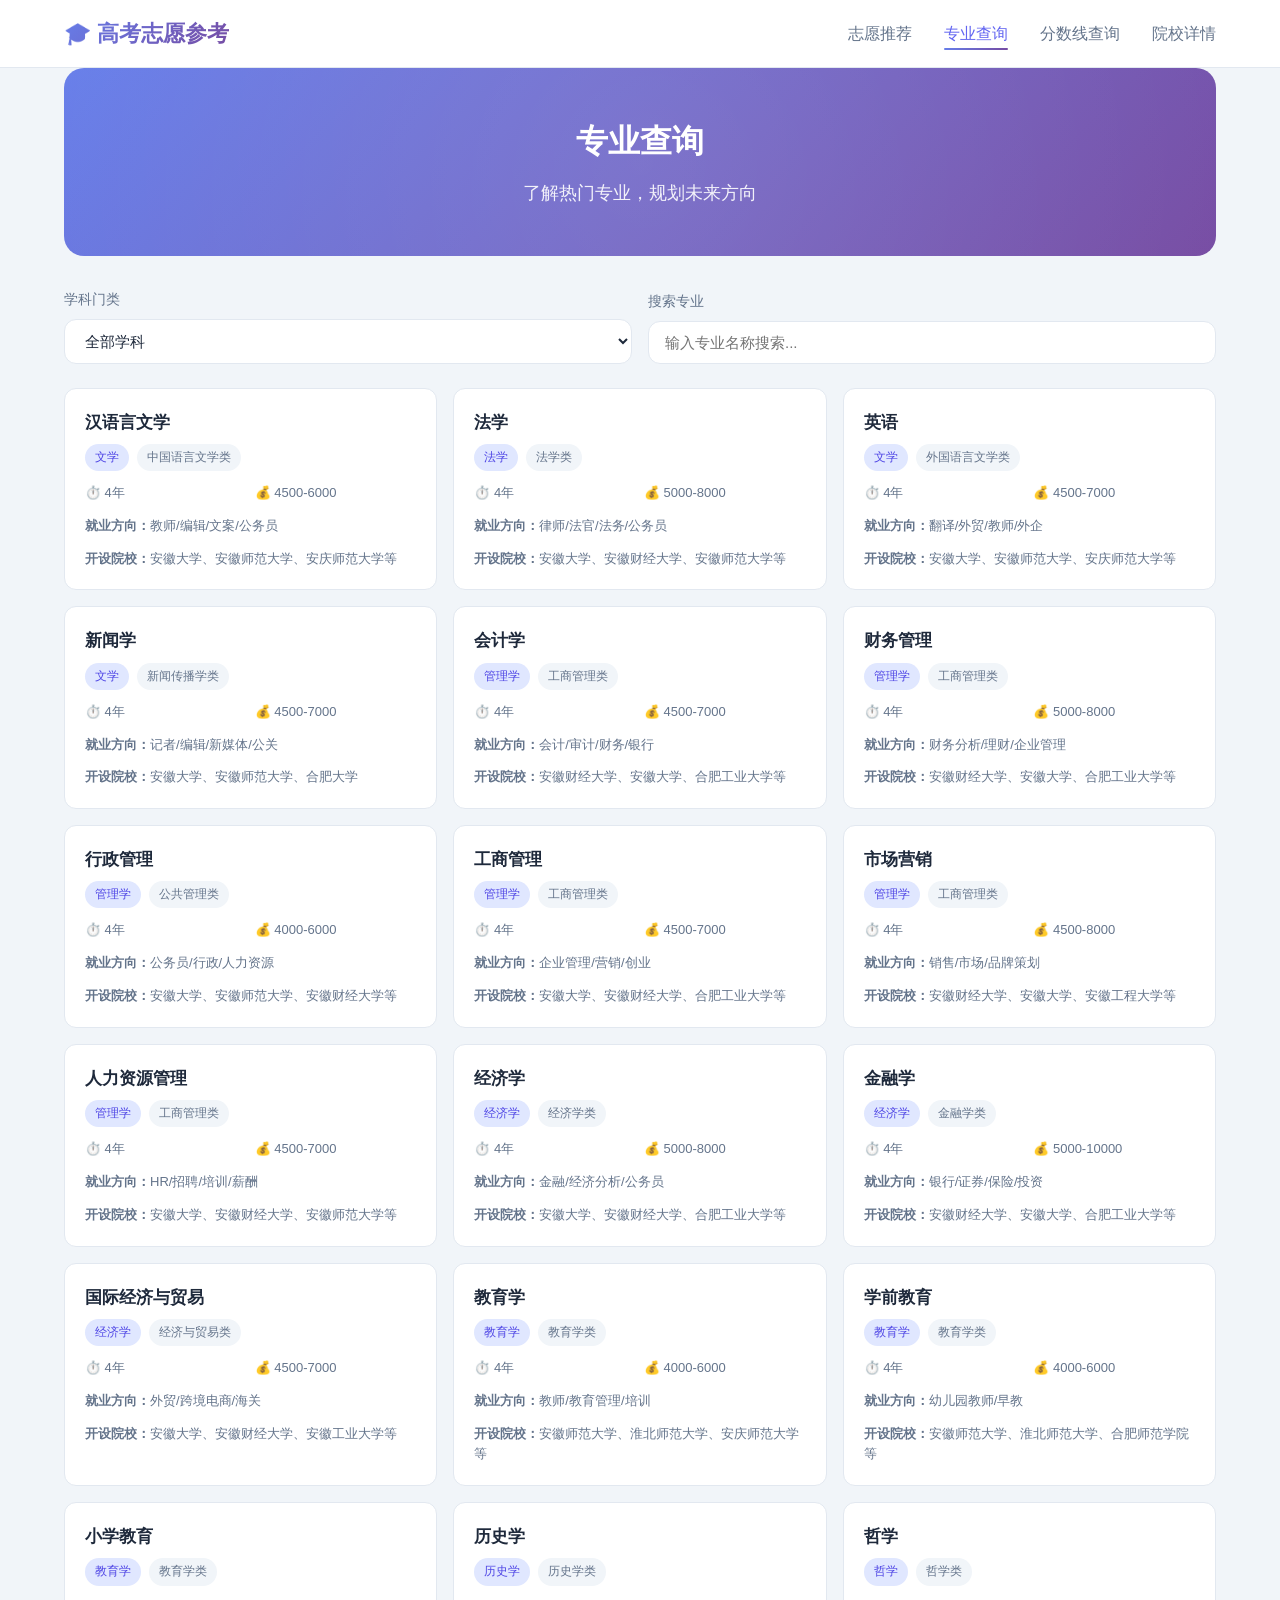
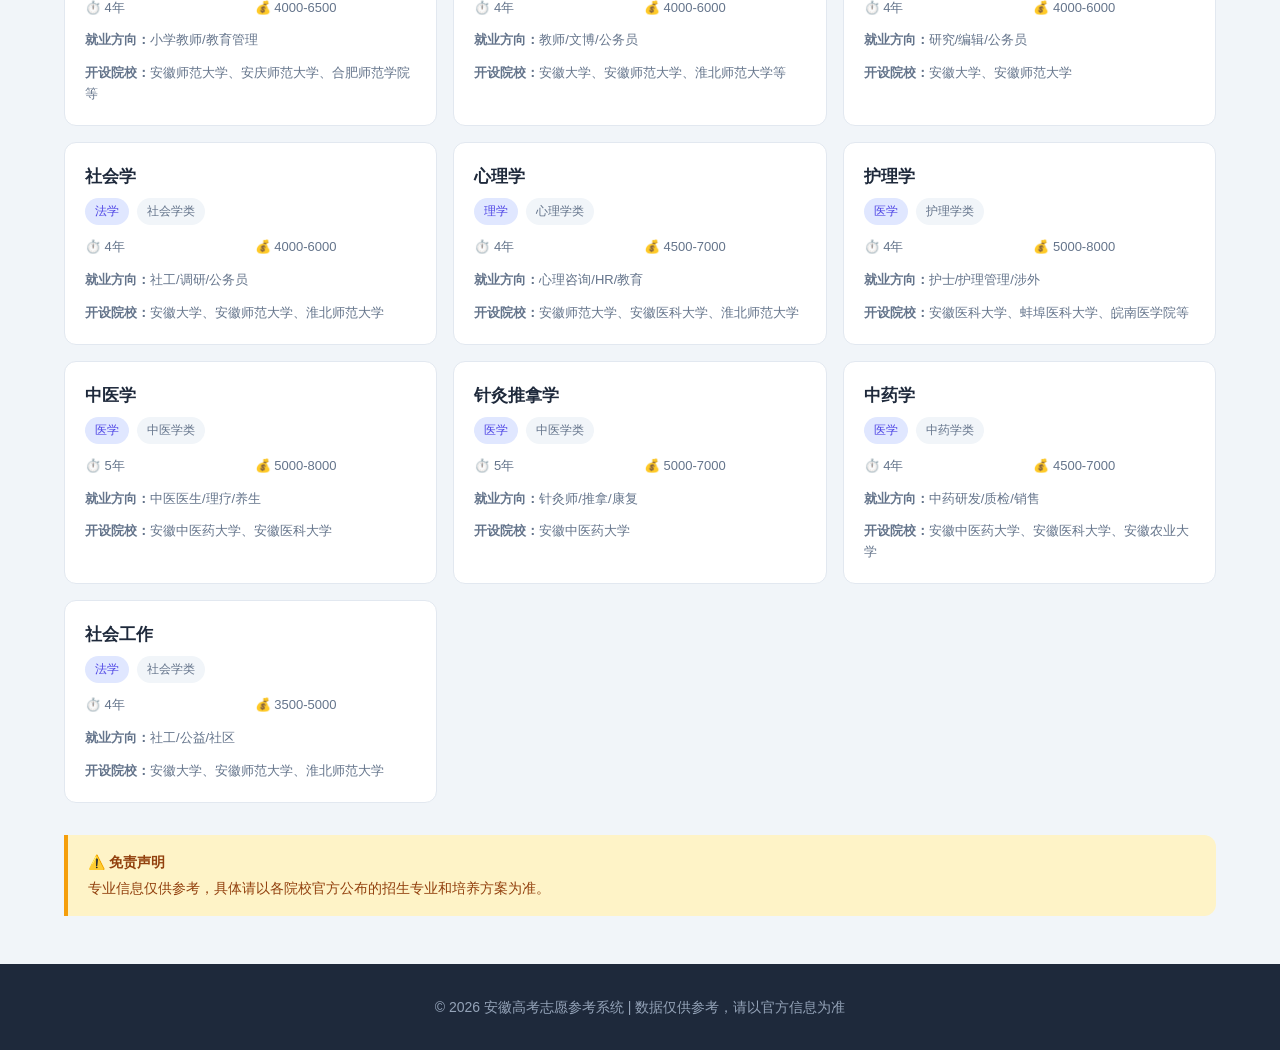
==== major.html @ 8ac1f15d "feat: 2026年安徽高考志愿参考报告系统 - 124所院校数据" ====
<!DOCTYPE html>
<html lang="zh-CN">
<head>
    <meta charset="UTF-8">
    <meta name="viewport" content="width=device-width, initial-scale=1.0">
    <title>专业查询 - 2026年安徽高考志愿参考</title>
    <link rel="stylesheet" href="css/style.css">
</head>
<body>
    <header>
        <nav>
            <a href="index.html" class="logo">🎓 高考志愿参考</a>
            <button class="menu-toggle" aria-label="菜单">☰</button>
            <ul class="nav-links">
                <li><a href="index.html">志愿推荐</a></li>
                <li><a href="major.html" class="active">专业查询</a></li>
                <li><a href="score.html">分数线查询</a></li>
                <li><a href="school.html">院校详情</a></li>
            </ul>
        </nav>
    </header>

    <main class="container">
        <div class="hero">
            <h1>专业查询</h1>
            <p>了解热门专业，规划未来方向</p>
        </div>

        <div class="filter-bar">
            <div class="form-group">
                <label for="categoryFilter">学科门类</label>
                <select id="categoryFilter">
                    <option value="">全部学科</option>
                    <option value="文学">文学</option>
                    <option value="法学">法学</option>
                    <option value="管理学">管理学</option>
                    <option value="经济学">经济学</option>
                    <option value="教育学">教育学</option>
                    <option value="医学">医学</option>
                    <option value="理学">理学</option>
                    <option value="历史学">历史学</option>
                    <option value="哲学">哲学</option>
                </select>
            </div>
            <div class="form-group">
                <label for="majorSearch">搜索专业</label>
                <input type="text" id="majorSearch" placeholder="输入专业名称搜索...">
            </div>
        </div>

        <div class="major-grid" id="majorList"></div>

        <div class="disclaimer">
            <strong>⚠️ 免责声明</strong>
            专业信息仅供参考，具体请以各院校官方公布的招生专业和培养方案为准。
        </div>
    </main>

    <footer>
        <p>© 2026 安徽高考志愿参考系统 | 数据仅供参考，请以官方信息为准</p>
    </footer>

    <script src="data/control-lines.js"></script>
    <script src="data/schools-anhui.js"></script>
    <script src="data/schools-national.js"></script>
    <script src="data/majors.js"></script>
    <script src="data/rank-table.js"></script>
    <script src="js/app.js"></script>
</body>
</html>
---- css/style.css ----
:root {
    --primary: #6366f1;
    --primary-dark: #4f46e5;
    --primary-light: #818cf8;
    --secondary: #8b5cf6;
    --secondary-dark: #7c3aed;
    --accent: #06b6d4;
    --success: #10b981;
    --warning: #f59e0b;
    --danger: #ef4444;
    --bg: #f1f5f9;
    --bg-gradient: linear-gradient(135deg, #667eea 0%, #764ba2 100%);
    --card-bg: #ffffff;
    --text: #1e293b;
    --text-secondary: #64748b;
    --text-light: #94a3b8;
    --border: #e2e8f0;
    --shadow-sm: 0 1px 2px 0 rgba(0, 0, 0, 0.05);
    --shadow: 0 4px 6px -1px rgba(0, 0, 0, 0.1), 0 2px 4px -1px rgba(0, 0, 0, 0.06);
    --shadow-md: 0 10px 15px -3px rgba(0, 0, 0, 0.1), 0 4px 6px -2px rgba(0, 0, 0, 0.05);
    --shadow-lg: 0 20px 25px -5px rgba(0, 0, 0, 0.1), 0 10px 10px -5px rgba(0, 0, 0, 0.04);
    --radius: 8px;
    --radius-md: 12px;
    --radius-lg: 16px;
    --radius-xl: 20px;
    --transition: all 0.3s cubic-bezier(0.4, 0, 0.2, 1);
}

* {
    margin: 0;
    padding: 0;
    box-sizing: border-box;
}

html {
    font-size: 16px;
    scroll-behavior: smooth;
}

body {
    font-family: -apple-system, BlinkMacSystemFont, "Segoe UI", "PingFang SC", "Hiragino Sans GB", "Microsoft YaHei", Roboto, "Helvetica Neue", Arial, sans-serif;
    background: var(--bg);
    color: var(--text);
    line-height: 1.6;
    min-height: 100vh;
}

.container {
    max-width: 1200px;
    margin: 0 auto;
    padding: 0 1.5rem;
}

header {
    background: rgba(255, 255, 255, 0.95);
    backdrop-filter: blur(10px);
    border-bottom: 1px solid var(--border);
    position: sticky;
    top: 0;
    z-index: 100;
}

nav {
    display: flex;
    justify-content: space-between;
    align-items: center;
    padding: 1rem 1.5rem;
    max-width: 1200px;
    margin: 0 auto;
}

.logo {
    font-size: 1.375rem;
    font-weight: 700;
    background: var(--bg-gradient);
    -webkit-background-clip: text;
    -webkit-text-fill-color: transparent;
    background-clip: text;
    text-decoration: none;
    display: flex;
    align-items: center;
    gap: 0.5rem;
}

.nav-links {
    display: flex;
    gap: 2rem;
    list-style: none;
    align-items: center;
}

.nav-links a {
    color: var(--text-secondary);
    text-decoration: none;
    font-weight: 500;
    transition: var(--transition);
    position: relative;
    padding: 0.5rem 0;
}

.nav-links a:hover,
.nav-links a.active {
    color: var(--primary);
}

.nav-links a.active::after {
    content: '';
    position: absolute;
    bottom: 0;
    left: 0;
    right: 0;
    height: 2px;
    background: var(--bg-gradient);
    border-radius: 1px;
}

.menu-toggle {
    display: none;
    background: none;
    border: none;
    font-size: 1.5rem;
    cursor: pointer;
    color: var(--text);
}

main {
    padding: 2rem 0;
    max-width: 1200px;
    margin: 0 auto;
    min-height: calc(100vh - 140px);
}

footer {
    background: #1e293b;
    color: #94a3b8;
    text-align: center;
    padding: 2rem 1.5rem;
    margin-top: 3rem;
}

footer p {
    font-size: 0.875rem;
}

.hero {
    text-align: center;
    padding: 3rem 2rem;
    background: var(--bg-gradient);
    color: #fff;
    border-radius: var(--radius-xl);
    margin-bottom: 2rem;
    position: relative;
    overflow: hidden;
}

.hero::before {
    content: '';
    position: absolute;
    top: -50%;
    left: -50%;
    width: 200%;
    height: 200%;
    background: radial-gradient(circle, rgba(255,255,255,0.1) 0%, transparent 60%);
    animation: float 6s ease-in-out infinite;
}

@keyframes float {
    0%, 100% { transform: translate(0, 0); }
    50% { transform: translate(20px, 20px); }
}

.hero h1 {
    font-size: 2rem;
    margin-bottom: 0.75rem;
    position: relative;
    z-index: 1;
}

.hero p {
    opacity: 0.9;
    font-size: 1.125rem;
    position: relative;
    z-index: 1;
}

.section {
    margin-bottom: 2rem;
}

.section-title {
    font-size: 1.375rem;
    font-weight: 700;
    margin-bottom: 1.25rem;
    display: flex;
    align-items: center;
    gap: 0.75rem;
    color: var(--text);
}

.section-title .icon {
    font-size: 1.5rem;
}

.card {
    background: var(--card-bg);
    border-radius: var(--radius-lg);
    padding: 1.5rem;
    box-shadow: var(--shadow-sm);
    transition: var(--transition);
    border: 1px solid var(--border);
}

.card:hover {
    box-shadow: var(--shadow-md);
    transform: translateY(-2px);
}

.user-info-card {
    background: var(--card-bg);
    border-radius: var(--radius-lg);
    padding: 2rem;
    box-shadow: var(--shadow-md);
    margin-bottom: 2rem;
    display: grid;
    grid-template-columns: repeat(auto-fit, minmax(200px, 1fr));
    gap: 1.5rem;
    border: 1px solid var(--border);
    position: relative;
    overflow: hidden;
}

.user-info-card::before {
    content: '';
    position: absolute;
    top: 0;
    left: 0;
    right: 0;
    height: 4px;
    background: var(--bg-gradient);
}

.user-info-item {
    text-align: center;
    padding: 1rem;
    background: var(--bg);
    border-radius: var(--radius-md);
}

.user-info-item .label {
    font-size: 0.875rem;
    color: var(--text-secondary);
    margin-bottom: 0.5rem;
}

.user-info-item .value {
    font-size: 1.75rem;
    font-weight: 700;
    background: var(--bg-gradient);
    -webkit-background-clip: text;
    -webkit-text-fill-color: transparent;
    background-clip: text;
}

.user-info-item .value.green {
    background: linear-gradient(135deg, #10b981 0%, #059669 100%);
    -webkit-background-clip: text;
    -webkit-text-fill-color: transparent;
    background-clip: text;
}

.score-lines {
    display: grid;
    grid-template-columns: repeat(auto-fit, minmax(180px, 1fr));
    gap: 1rem;
    margin-bottom: 2rem;
}

.score-line-card {
    background: var(--card-bg);
    border-radius: var(--radius-md);
    padding: 1.25rem;
    text-align: center;
    border: 1px solid var(--border);
    box-shadow: var(--shadow-sm);
    transition: var(--transition);
}

.score-line-card:hover {
    box-shadow: var(--shadow-md);
    transform: translateY(-2px);
}

.score-line-card .label {
    font-size: 0.875rem;
    color: var(--text-secondary);
    margin-bottom: 0.5rem;
}

.score-line-card .value {
    font-size: 1.5rem;
    font-weight: 700;
    color: var(--primary);
}

.recommend-tabs {
    display: flex;
    gap: 0.5rem;
    margin-bottom: 1.5rem;
    flex-wrap: wrap;
}

.tab-btn {
    padding: 0.625rem 1.25rem;
    border: 1px solid var(--border);
    background: var(--card-bg);
    border-radius: var(--radius-md);
    cursor: pointer;
    font-weight: 500;
    transition: var(--transition);
    color: var(--text-secondary);
}

.tab-btn:hover {
    border-color: var(--primary-light);
    color: var(--primary);
}

.tab-btn.active {
    background: var(--bg-gradient);
    color: #fff;
    border-color: transparent;
}

.recommend-grid {
    display: grid;
    grid-template-columns: repeat(auto-fill, minmax(350px, 1fr));
    gap: 1rem;
}

.school-card {
    background: var(--card-bg);
    border-radius: var(--radius-md);
    padding: 1.25rem;
    border: 1px solid var(--border);
    transition: var(--transition);
    cursor: pointer;
    display: flex;
    flex-direction: column;
    gap: 0.75rem;
}

.school-card:hover {
    box-shadow: var(--shadow-md);
    transform: translateY(-2px);
    border-color: var(--primary-light);
}

.school-card-header {
    display: flex;
    justify-content: space-between;
    align-items: flex-start;
    gap: 1rem;
}

.school-card-header h3 {
    font-size: 1.0625rem;
    font-weight: 600;
    color: var(--text);
}

.school-score {
    text-align: right;
    flex-shrink: 0;
}

.school-score .score {
    font-size: 1.375rem;
    font-weight: 700;
    color: var(--primary);
}

.school-score .rank {
    font-size: 0.75rem;
    color: var(--text-secondary);
}

.school-tags {
    display: flex;
    flex-wrap: wrap;
    gap: 0.375rem;
}

.tag {
    padding: 0.25rem 0.625rem;
    background: var(--bg);
    border-radius: 9999px;
    font-size: 0.75rem;
    color: var(--text-secondary);
    font-weight: 500;
}

.tag.primary {
    background: #e0e7ff;
    color: var(--primary-dark);
}

.tag.success {
    background: #d1fae5;
    color: var(--success);
}

.tag.warning {
    background: #fef3c7;
    color: var(--warning);
}

.tag.danger {
    background: #fee2e2;
    color: var(--danger);
}

.tag.secondary {
    background: #ede9fe;
    color: var(--secondary-dark);
}

.school-meta {
    display: flex;
    gap: 1rem;
    font-size: 0.8125rem;
    color: var(--text-secondary);
    flex-wrap: wrap;
}

.school-meta span {
    display: flex;
    align-items: center;
    gap: 0.25rem;
}

.chart-container {
    background: var(--card-bg);
    border-radius: var(--radius-lg);
    padding: 1.5rem;
    border: 1px solid var(--border);
    box-shadow: var(--shadow-sm);
    margin-bottom: 2rem;
}

.chart-canvas {
    width: 100%;
    height: 300px;
    position: relative;
}

.chart-legend {
    display: flex;
    justify-content: center;
    gap: 2rem;
    margin-top: 1rem;
    flex-wrap: wrap;
}

.legend-item {
    display: flex;
    align-items: center;
    gap: 0.5rem;
    font-size: 0.875rem;
    color: var(--text-secondary);
}

.legend-color {
    width: 16px;
    height: 16px;
    border-radius: 4px;
}

.query-card {
    background: var(--card-bg);
    border-radius: var(--radius-lg);
    padding: 1.5rem;
    border: 1px solid var(--border);
    box-shadow: var(--shadow-sm);
    margin-bottom: 2rem;
}

.query-form {
    display: grid;
    grid-template-columns: repeat(auto-fit, minmax(200px, 1fr));
    gap: 1rem;
    margin-bottom: 1.5rem;
}

.form-group {
    display: flex;
    flex-direction: column;
    gap: 0.5rem;
}

.form-group label {
    font-weight: 500;
    font-size: 0.875rem;
    color: var(--text-secondary);
}

.form-group select,
.form-group input {
    padding: 0.75rem 1rem;
    border: 1px solid var(--border);
    border-radius: var(--radius-md);
    font-size: 0.9375rem;
    transition: var(--transition);
    background: var(--card-bg);
    color: var(--text);
}

.form-group select:focus,
.form-group input:focus {
    outline: none;
    border-color: var(--primary);
    box-shadow: 0 0 0 3px rgba(99, 102, 241, 0.1);
}

.btn {
    padding: 0.75rem 1.5rem;
    border: none;
    border-radius: var(--radius-md);
    font-size: 0.9375rem;
    font-weight: 600;
    cursor: pointer;
    transition: var(--transition);
    display: inline-flex;
    align-items: center;
    justify-content: center;
    gap: 0.5rem;
}

.btn-primary {
    background: var(--bg-gradient);
    color: #fff;
}

.btn-primary:hover {
    transform: translateY(-1px);
    box-shadow: var(--shadow-md);
}

.btn-secondary {
    background: var(--card-bg);
    color: var(--text);
    border: 1px solid var(--border);
}

.btn-secondary:hover {
    border-color: var(--primary-light);
    color: var(--primary);
}

.btn-outline {
    background: transparent;
    color: var(--primary);
    border: 1px solid var(--primary);
}

.btn-outline:hover {
    background: var(--primary);
    color: #fff;
}

.query-result {
    background: var(--bg);
    border-radius: var(--radius-md);
    padding: 1.25rem;
    text-align: center;
}

.query-result .result-value {
    font-size: 1.5rem;
    font-weight: 700;
    color: var(--primary);
    margin-bottom: 0.25rem;
}

.query-result .result-label {
    font-size: 0.875rem;
    color: var(--text-secondary);
}

.major-grid {
    display: grid;
    grid-template-columns: repeat(auto-fill, minmax(300px, 1fr));
    gap: 1rem;
}

.major-card {
    background: var(--card-bg);
    border-radius: var(--radius-md);
    padding: 1.25rem;
    border: 1px solid var(--border);
    transition: var(--transition);
}

.major-card:hover {
    box-shadow: var(--shadow-md);
    transform: translateY(-2px);
    border-color: var(--primary-light);
}

.major-card h3 {
    font-size: 1.0625rem;
    font-weight: 600;
    margin-bottom: 0.5rem;
    color: var(--text);
}

.major-card .category {
    font-size: 0.8125rem;
    color: var(--text-secondary);
    margin-bottom: 0.75rem;
    display: flex;
    gap: 0.5rem;
    flex-wrap: wrap;
}

.major-card .info {
    display: grid;
    grid-template-columns: 1fr 1fr;
    gap: 0.5rem;
    font-size: 0.8125rem;
    color: var(--text-secondary);
}

.major-card .info span {
    display: flex;
    align-items: center;
    gap: 0.25rem;
}

.filter-bar {
    display: flex;
    gap: 1rem;
    margin-bottom: 1.5rem;
    flex-wrap: wrap;
    align-items: flex-end;
}

.filter-bar .form-group {
    flex: 1;
    min-width: 150px;
}

.back-link {
    display: inline-flex;
    align-items: center;
    gap: 0.5rem;
    color: var(--primary);
    text-decoration: none;
    font-weight: 500;
    margin-bottom: 1rem;
    transition: var(--transition);
}

.back-link:hover {
    color: var(--primary-dark);
    transform: translateX(-2px);
}

.school-detail-header {
    background: var(--bg-gradient);
    color: #fff;
    padding: 2.5rem;
    border-radius: var(--radius-xl);
    margin-bottom: 2rem;
    position: relative;
    overflow: hidden;
}

.school-detail-header::before {
    content: '';
    position: absolute;
    top: -50%;
    right: -20%;
    width: 60%;
    height: 200%;
    background: radial-gradient(circle, rgba(255,255,255,0.15) 0%, transparent 60%);
}

.school-detail-header h1 {
    font-size: 1.75rem;
    margin-bottom: 0.75rem;
    position: relative;
    z-index: 1;
}

.school-detail-header .meta {
    display: flex;
    gap: 1rem;
    flex-wrap: wrap;
    opacity: 0.9;
    position: relative;
    z-index: 1;
}

.school-detail-header .meta span {
    display: flex;
    align-items: center;
    gap: 0.375rem;
}

.detail-grid {
    display: grid;
    grid-template-columns: repeat(auto-fit, minmax(250px, 1fr));
    gap: 1rem;
    margin-bottom: 2rem;
}

.detail-item {
    background: var(--bg);
    padding: 1rem;
    border-radius: var(--radius-md);
}

.detail-item .label {
    font-size: 0.8125rem;
    color: var(--text-secondary);
    margin-bottom: 0.375rem;
}

.detail-item .value {
    font-weight: 600;
    color: var(--text);
}

.detail-section {
    background: var(--card-bg);
    border-radius: var(--radius-lg);
    padding: 1.5rem;
    margin-bottom: 1.5rem;
    border: 1px solid var(--border);
    box-shadow: var(--shadow-sm);
}

.detail-section h2 {
    font-size: 1.125rem;
    margin-bottom: 1rem;
    padding-bottom: 0.75rem;
    border-bottom: 1px solid var(--border);
    color: var(--text);
}

.score-table {
    width: 100%;
    border-collapse: collapse;
}

.score-table th,
.score-table td {
    padding: 0.75rem 1rem;
    text-align: left;
    border-bottom: 1px solid var(--border);
}

.score-table th {
    background: var(--bg);
    font-weight: 600;
    font-size: 0.875rem;
    color: var(--text-secondary);
}

.score-table tr:hover td {
    background: var(--bg);
}

.score-table tr:last-child td {
    border-bottom: none;
}

.advantage-tags {
    display: flex;
    flex-wrap: wrap;
    gap: 0.5rem;
}

.advantage-tags .tag {
    padding: 0.5rem 0.875rem;
    background: #e0e7ff;
    color: var(--primary-dark);
    font-size: 0.875rem;
}

.disclaimer {
    background: #fef3c7;
    border-left: 4px solid var(--warning);
    padding: 1rem 1.25rem;
    border-radius: 0 var(--radius-md) var(--radius-md) 0;
    margin-top: 2rem;
    font-size: 0.875rem;
    color: #92400e;
}

.disclaimer strong {
    display: block;
    margin-bottom: 0.25rem;
}

.empty-state {
    text-align: center;
    padding: 3rem 1rem;
    color: var(--text-secondary);
}

.empty-state .icon {
    font-size: 3rem;
    margin-bottom: 1rem;
    opacity: 0.5;
}

.tabs {
    display: flex;
    gap: 0;
    border-bottom: 2px solid var(--border);
    margin-bottom: 1.5rem;
}

.tab {
    padding: 0.75rem 1.5rem;
    background: none;
    border: none;
    cursor: pointer;
    font-weight: 500;
    color: var(--text-secondary);
    position: relative;
    transition: var(--transition);
}

.tab:hover {
    color: var(--primary);
}

.tab.active {
    color: var(--primary);
}

.tab.active::after {
    content: '';
    position: absolute;
    bottom: -2px;
    left: 0;
    right: 0;
    height: 2px;
    background: var(--primary);
    border-radius: 1px;
}

.tab-content {
    display: none;
}

.tab-content.active {
    display: block;
    animation: fadeIn 0.3s ease;
}

@keyframes fadeIn {
    from { opacity: 0; transform: translateY(10px); }
    to { opacity: 1; transform: translateY(0); }
}

.compare-table {
    width: 100%;
    border-collapse: collapse;
    background: var(--card-bg);
    border-radius: var(--radius-md);
    overflow: hidden;
}

.compare-table th,
.compare-table td {
    padding: 1rem;
    text-align: center;
    border-bottom: 1px solid var(--border);
}

.compare-table th {
    background: var(--bg);
    font-weight: 600;
    color: var(--text-secondary);
    font-size: 0.875rem;
}

.compare-table tr:last-child td {
    border-bottom: none;
}

.compare-table td:first-child {
    text-align: left;
    font-weight: 500;
    color: var(--text-secondary);
}

.school-links {
    display: flex;
    gap: 1rem;
    flex-wrap: wrap;
    margin-top: 1rem;
}

.school-links a {
    display: inline-flex;
    align-items: center;
    gap: 0.375rem;
    color: var(--primary);
    text-decoration: none;
    font-size: 0.875rem;
    transition: var(--transition);
}

.school-links a:hover {
    color: var(--primary-dark);
}

@media (max-width: 768px) {
    .nav-links {
        display: none;
        position: absolute;
        top: 100%;
        left: 0;
        right: 0;
        background: var(--card-bg);
        flex-direction: column;
        padding: 1rem 1.5rem;
        border-bottom: 1px solid var(--border);
        gap: 0.75rem;
    }

    .nav-links.active {
        display: flex;
    }

    .menu-toggle {
        display: block;
    }

    .hero {
        padding: 2rem 1.5rem;
    }

    .hero h1 {
        font-size: 1.5rem;
    }

    .hero p {
        font-size: 1rem;
    }

    .recommend-grid {
        grid-template-columns: 1fr;
    }

    .major-grid {
        grid-template-columns: 1fr;
    }

    .user-info-card {
        grid-template-columns: repeat(2, 1fr);
        padding: 1.5rem;
    }

    .user-info-item .value {
        font-size: 1.375rem;
    }

    .school-detail-header {
        padding: 1.5rem;
    }

    .school-detail-header h1 {
        font-size: 1.375rem;
    }

    .query-form {
        grid-template-columns: 1fr;
    }

    .filter-bar {
        flex-direction: column;
    }

    .filter-bar .form-group {
        width: 100%;
    }

    .score-table {
        font-size: 0.8125rem;
    }

    .score-table th,
    .score-table td {
        padding: 0.5rem;
    }
}

@media (max-width: 480px) {
    .container {
        padding: 0 1rem;
    }

    nav {
        padding: 0.75rem 1rem;
    }

    main {
        padding: 1.5rem 0;
    }

    .user-info-card {
        grid-template-columns: 1fr;
    }

    .score-lines {
        grid-template-columns: 1fr 1fr;
    }

    .section-title {
        font-size: 1.125rem;
    }
}
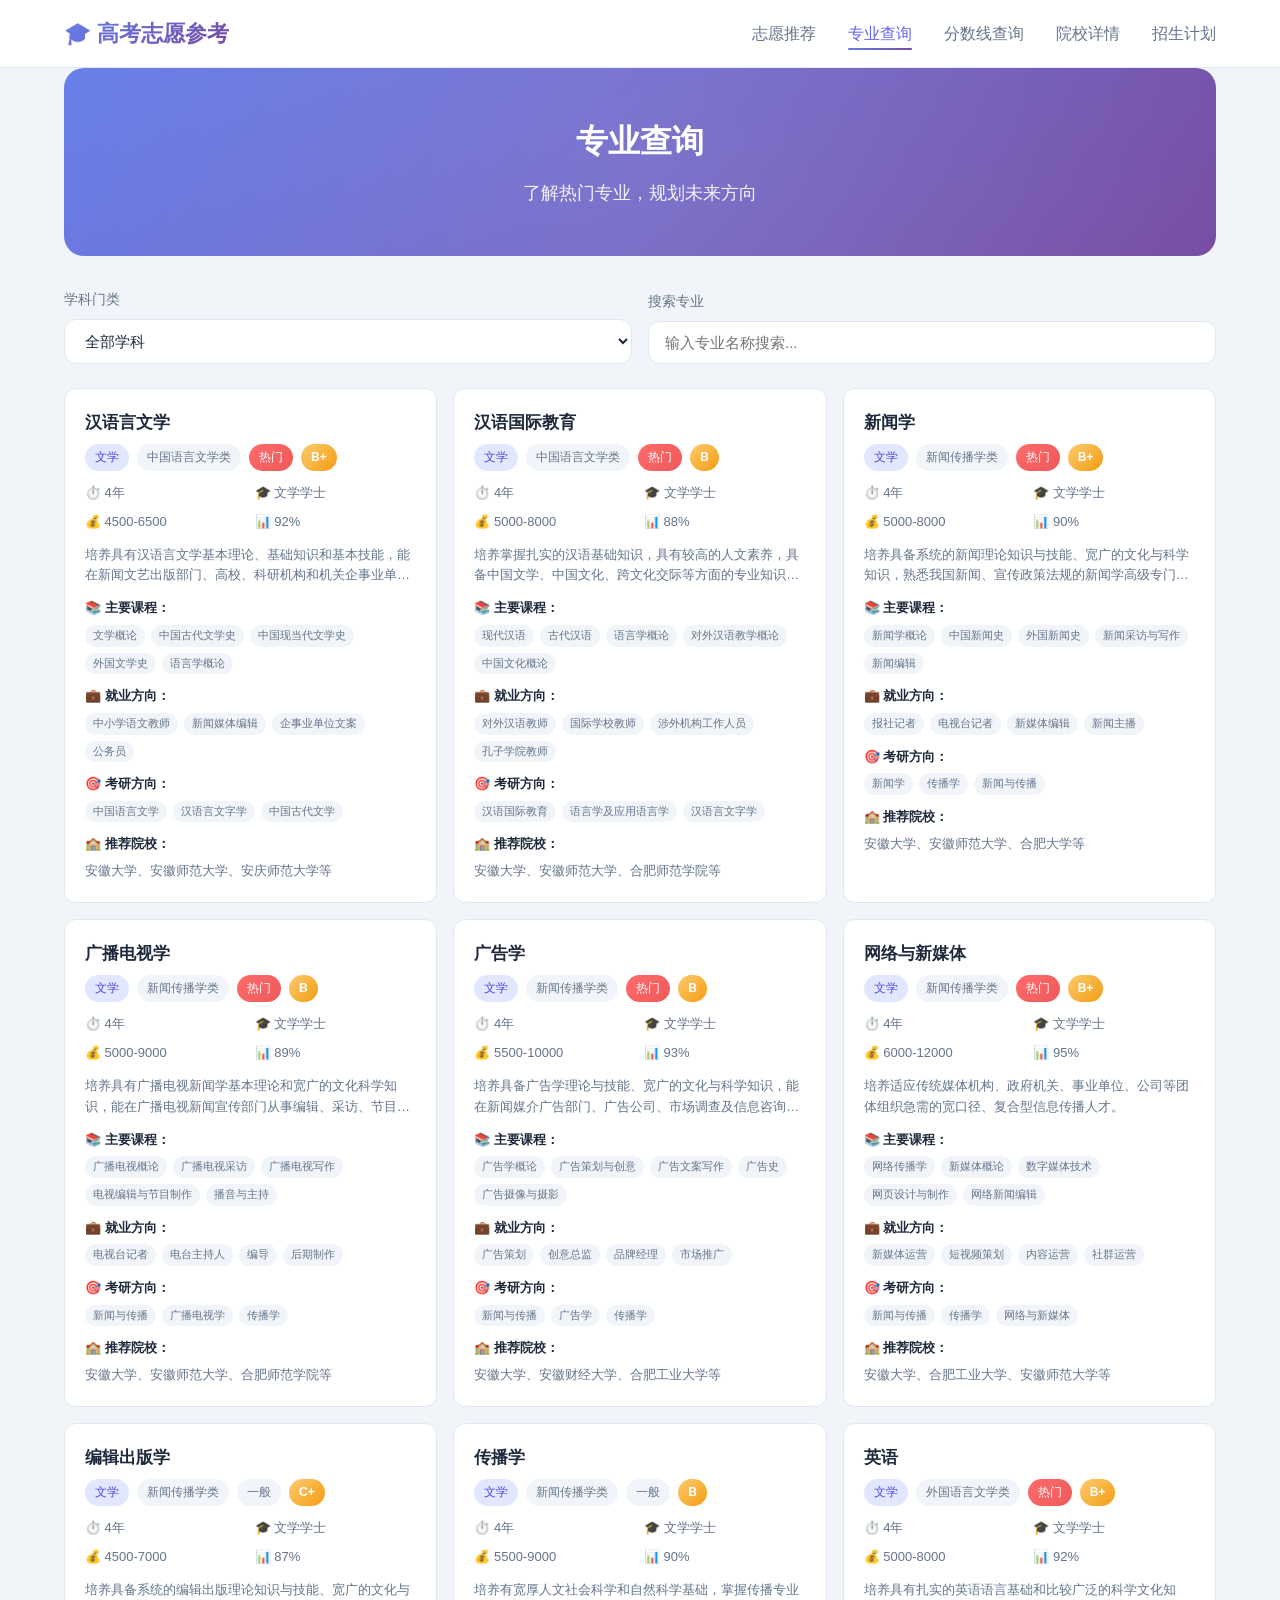
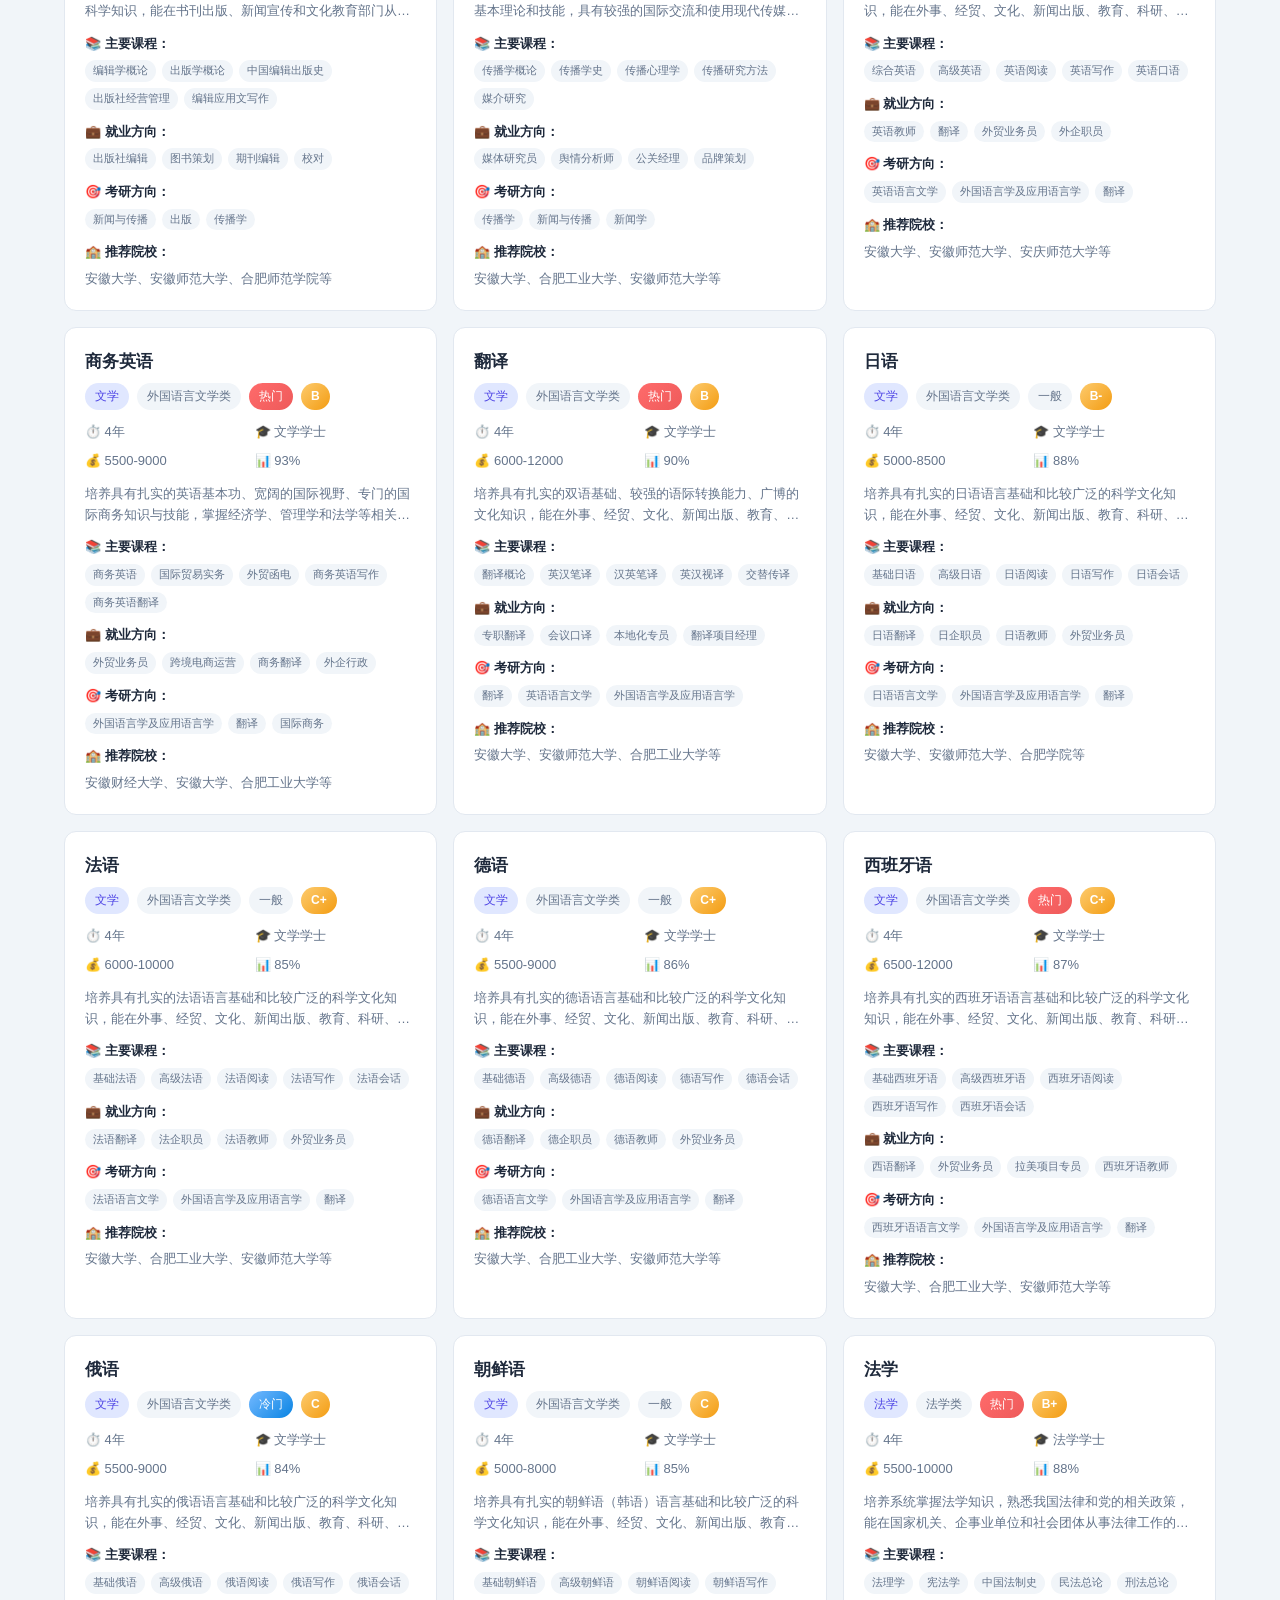
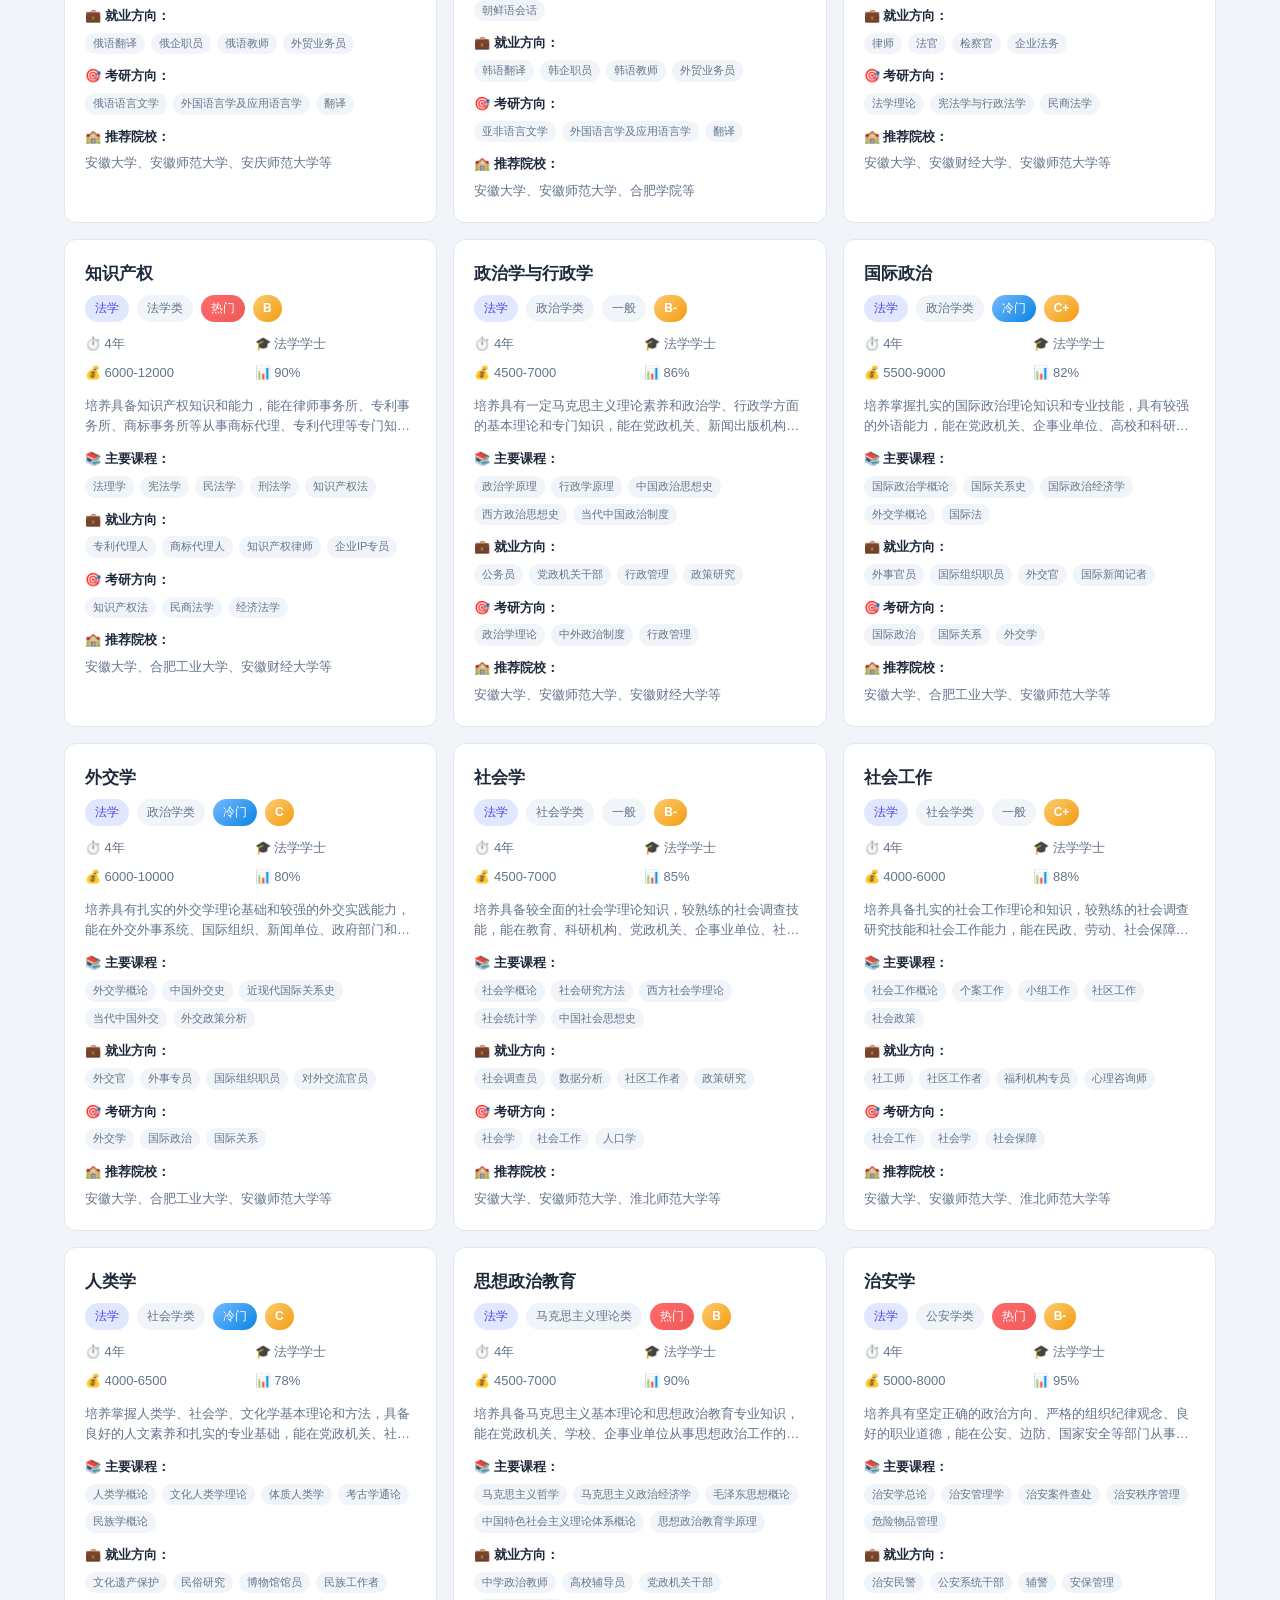
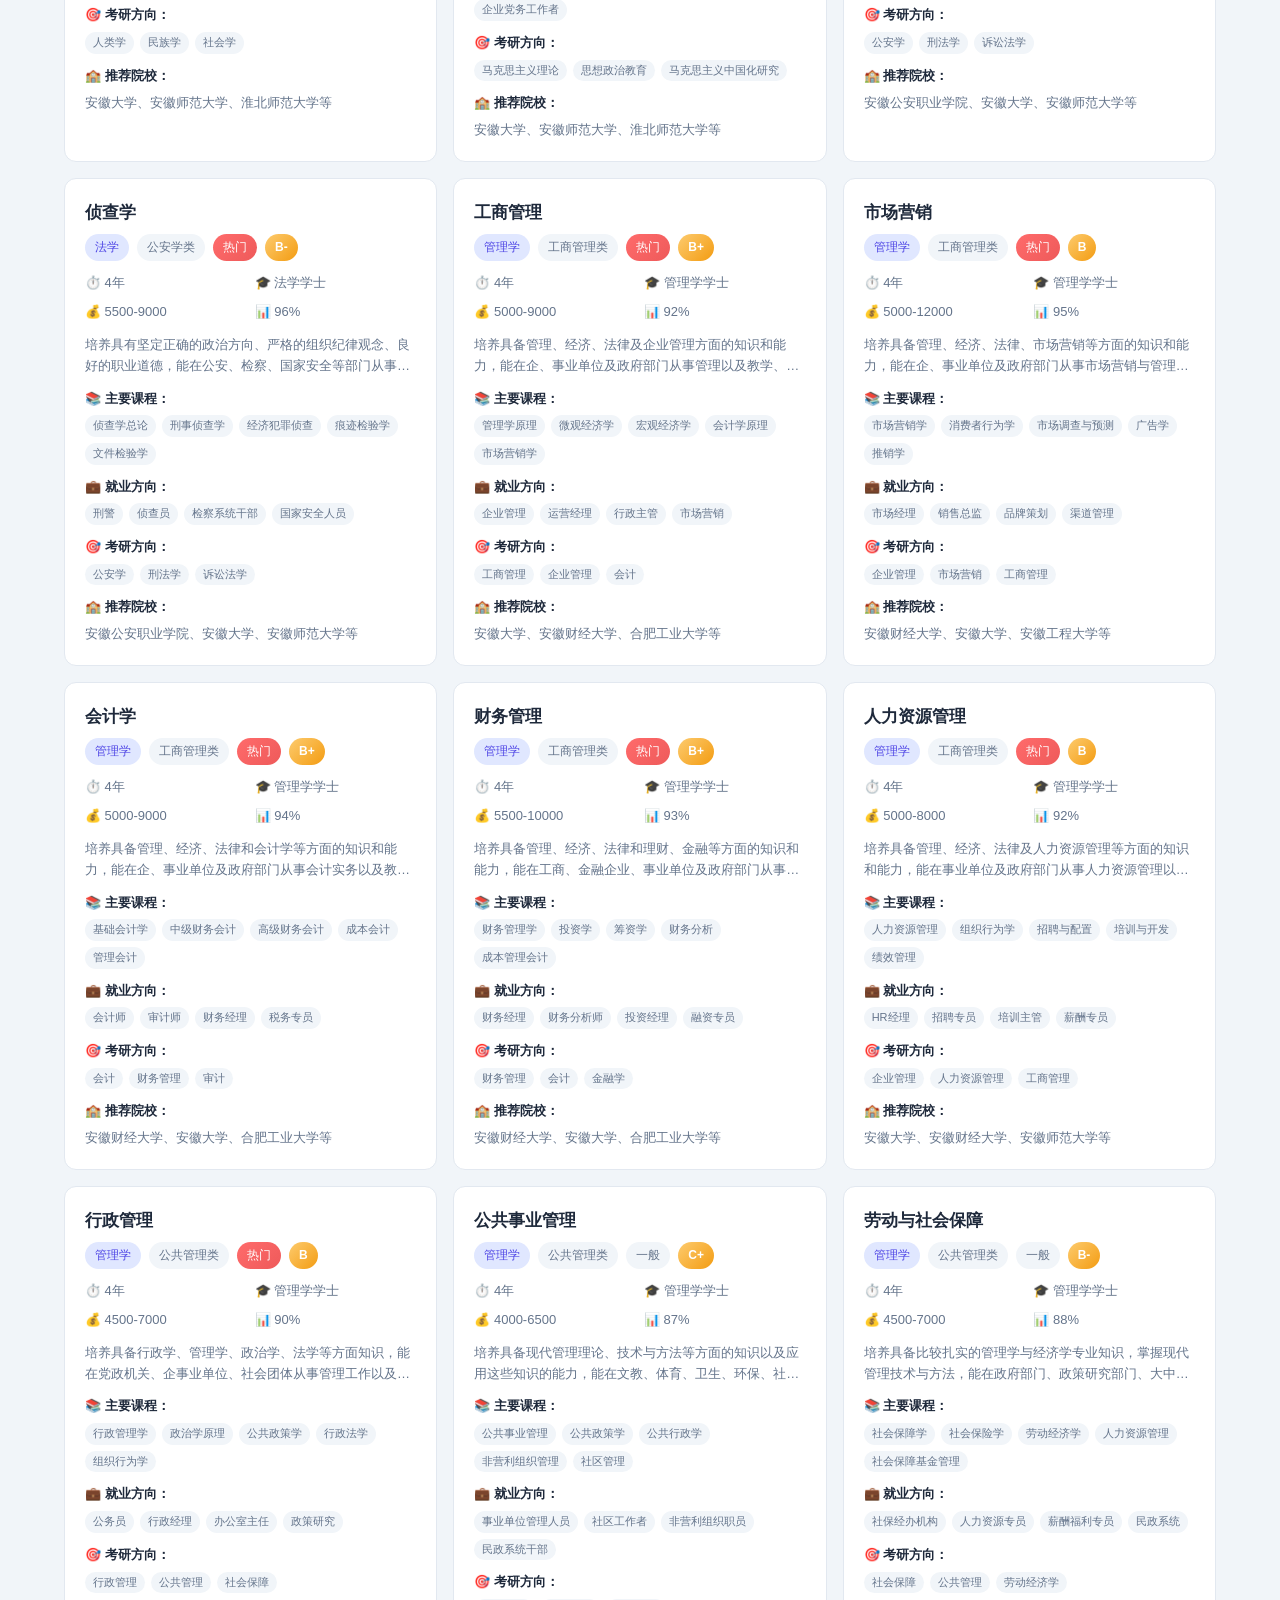
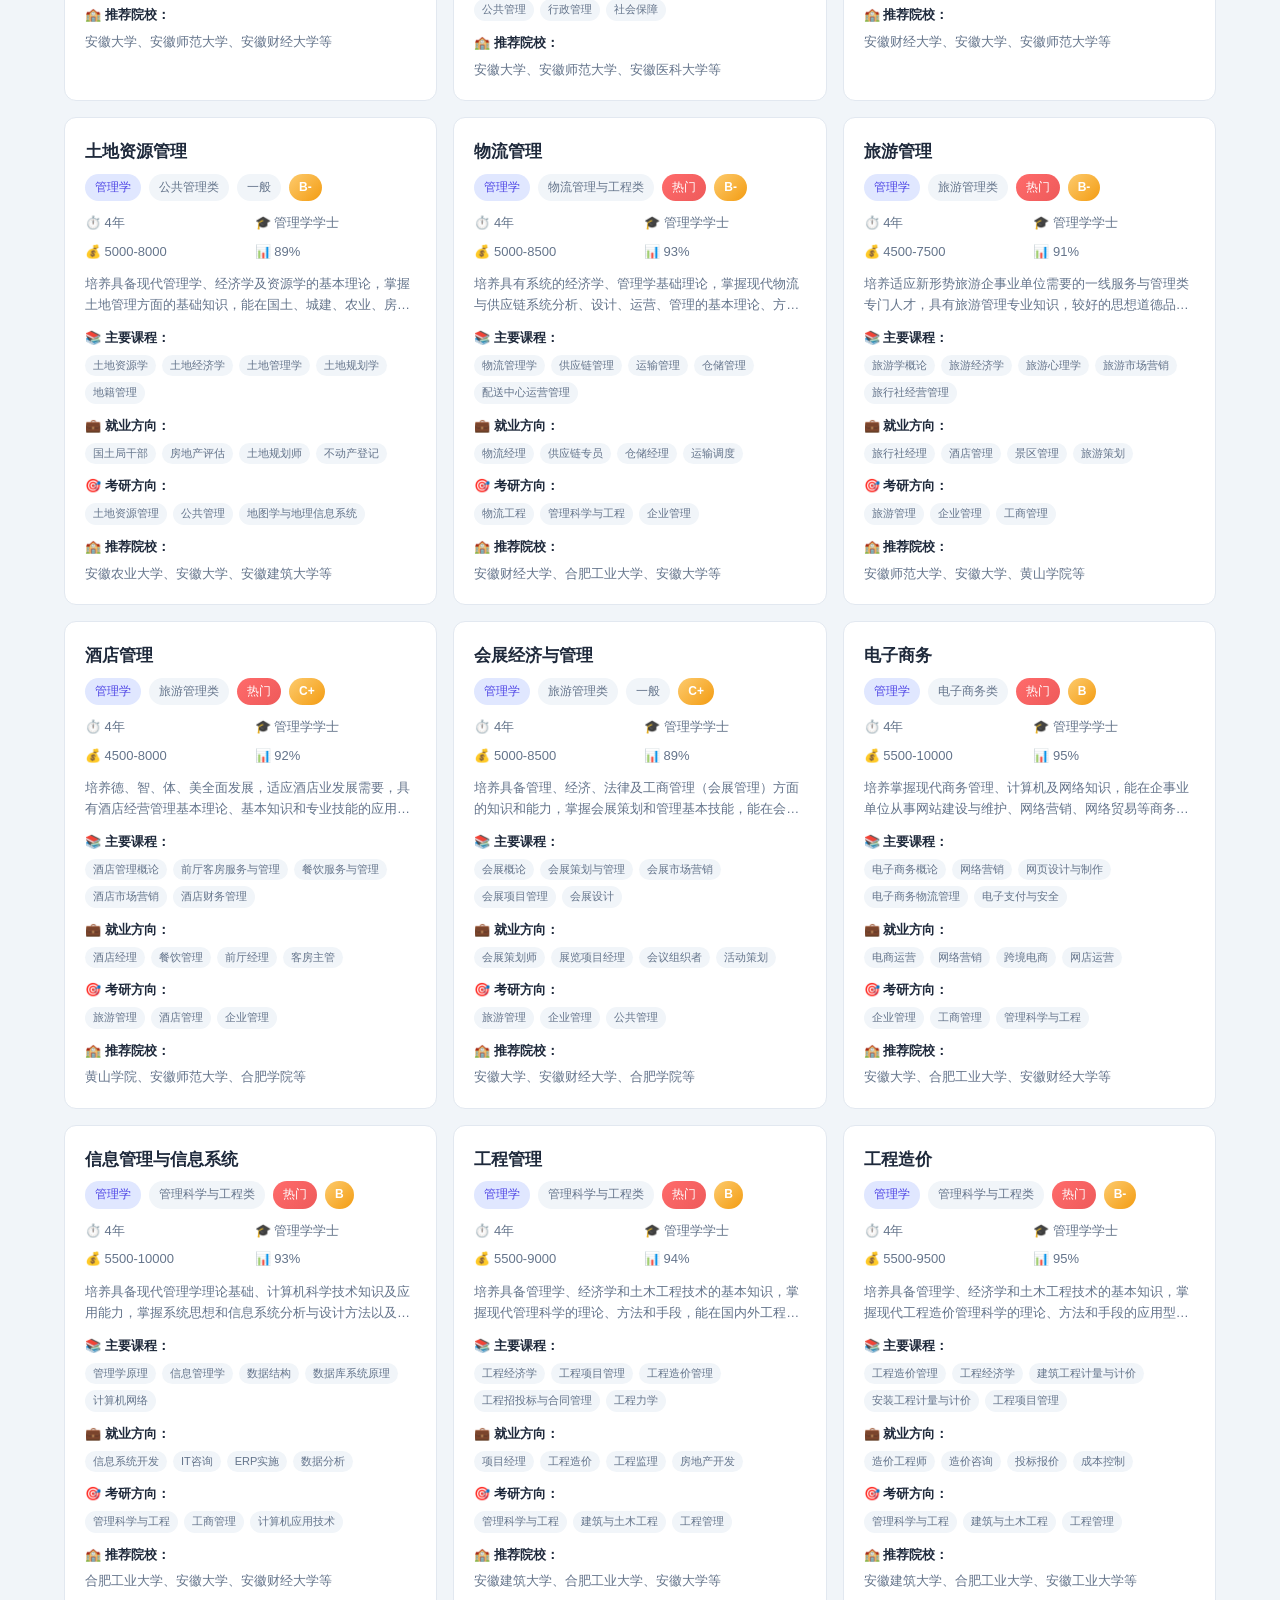
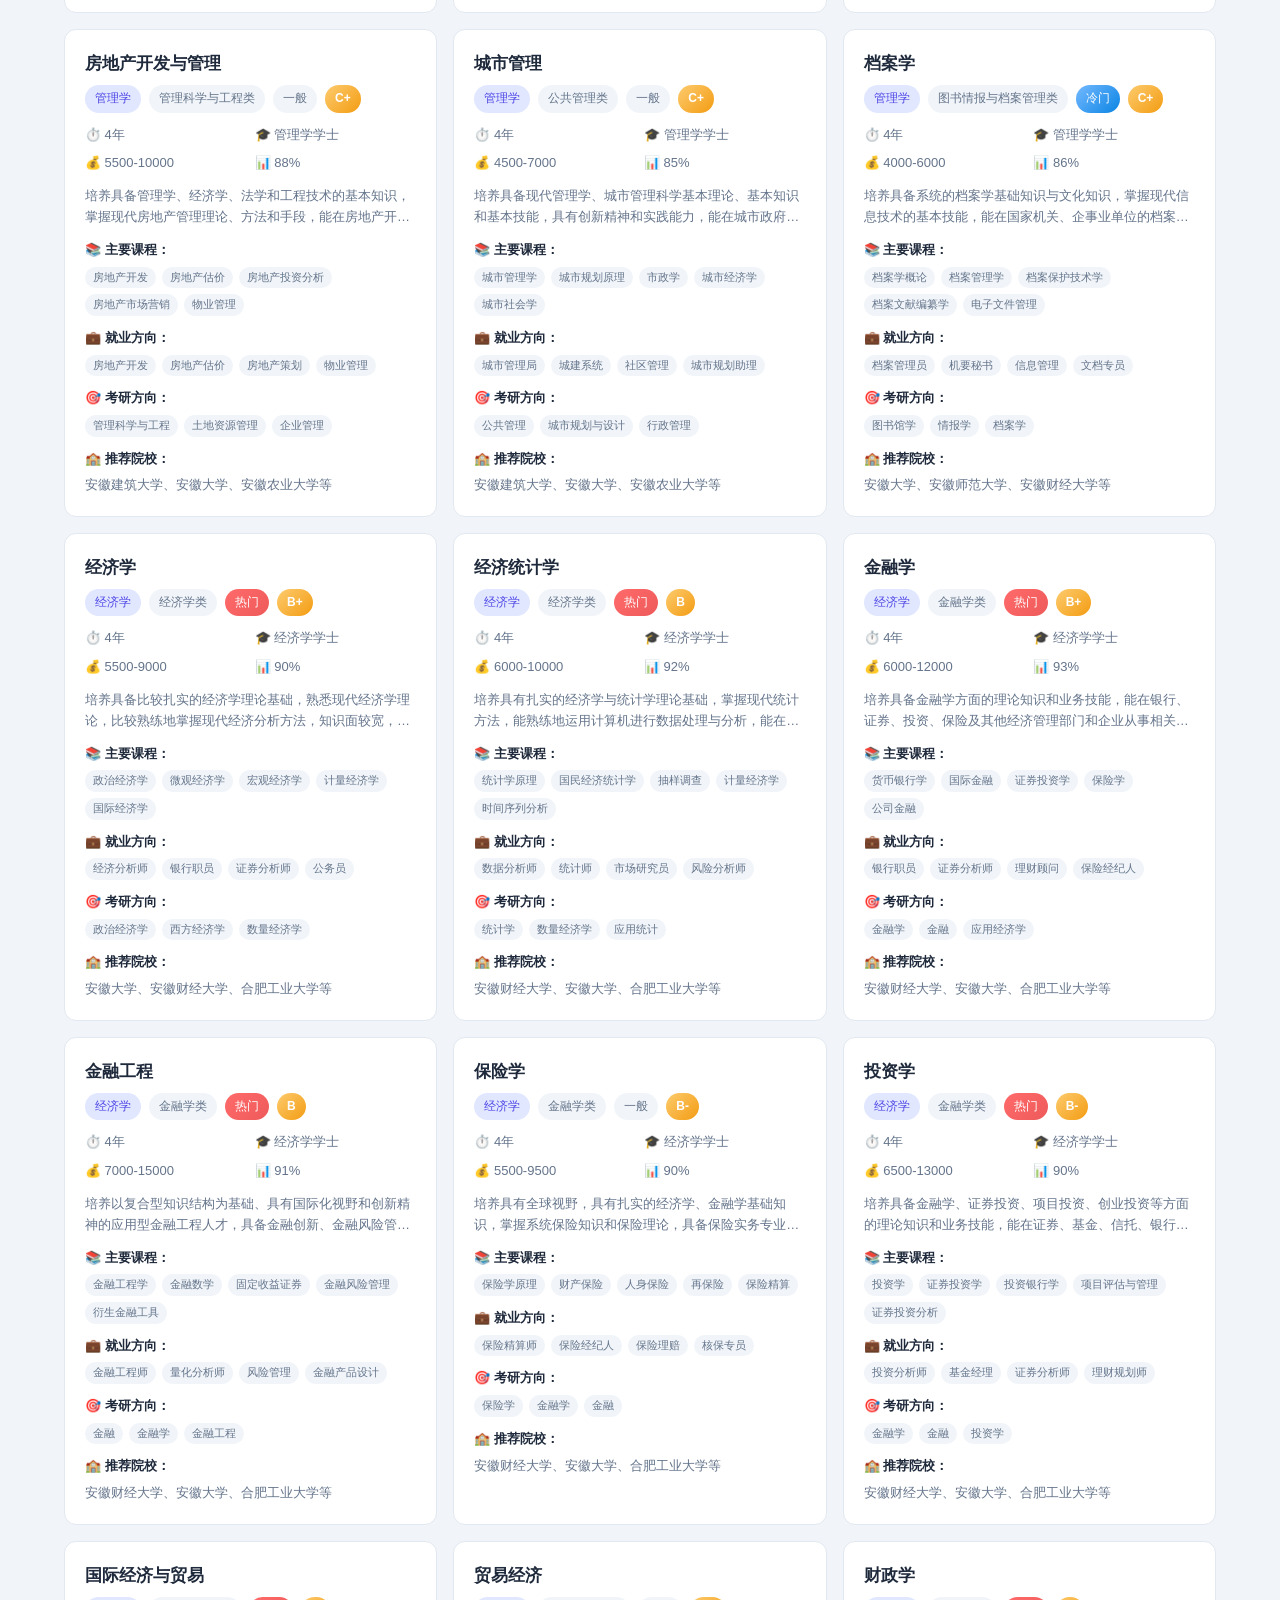
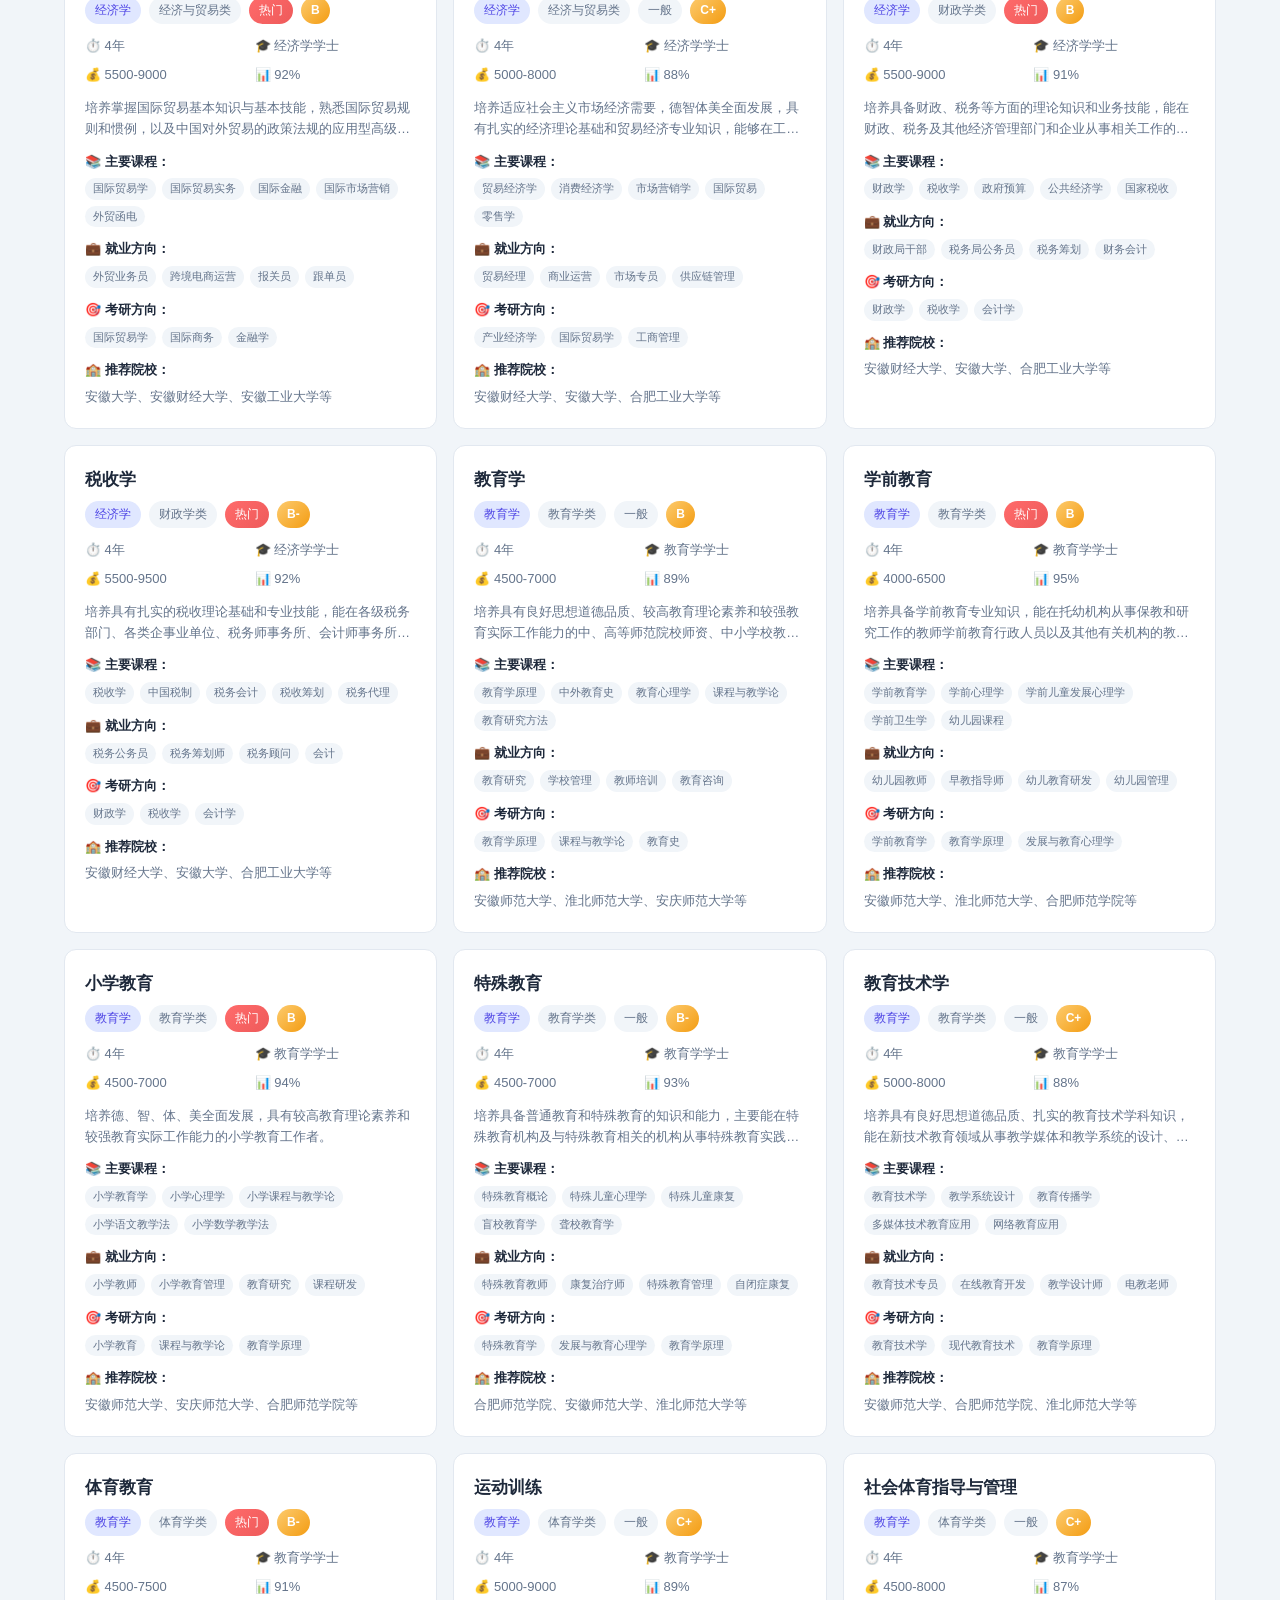
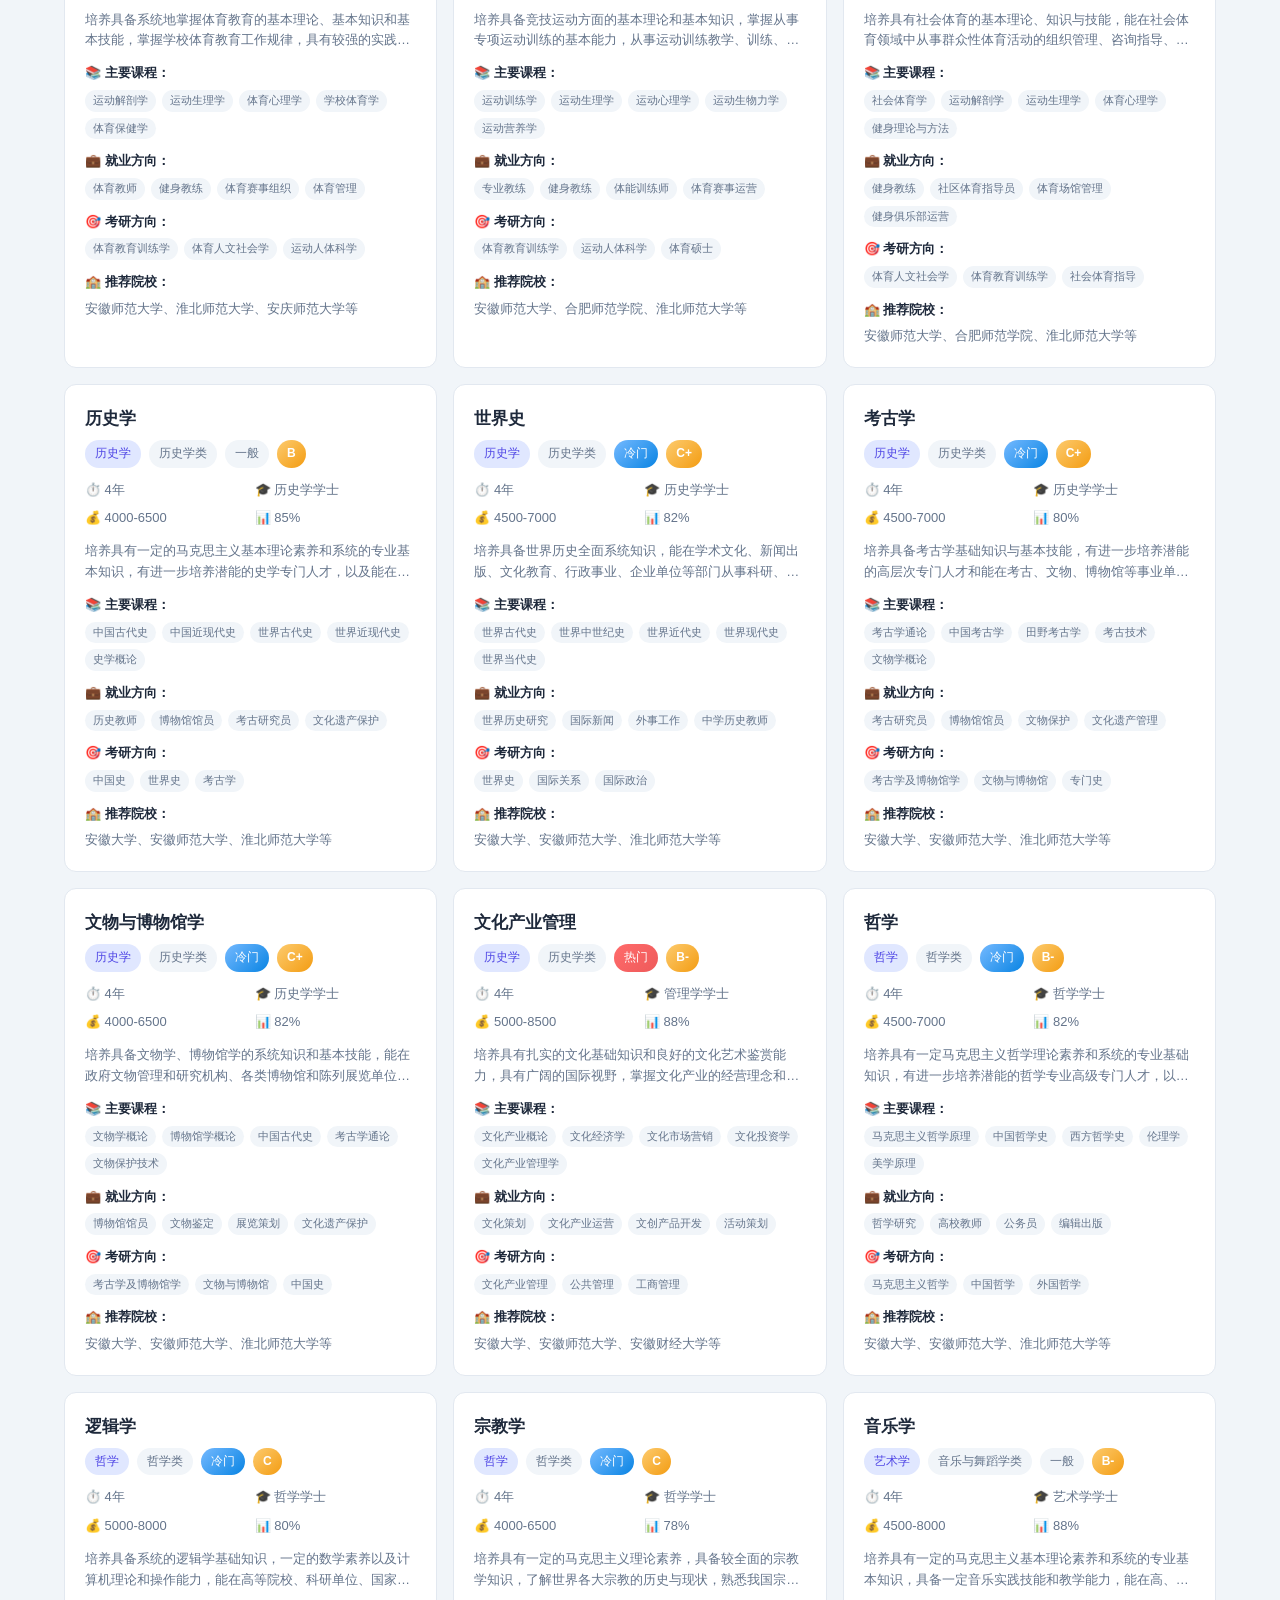
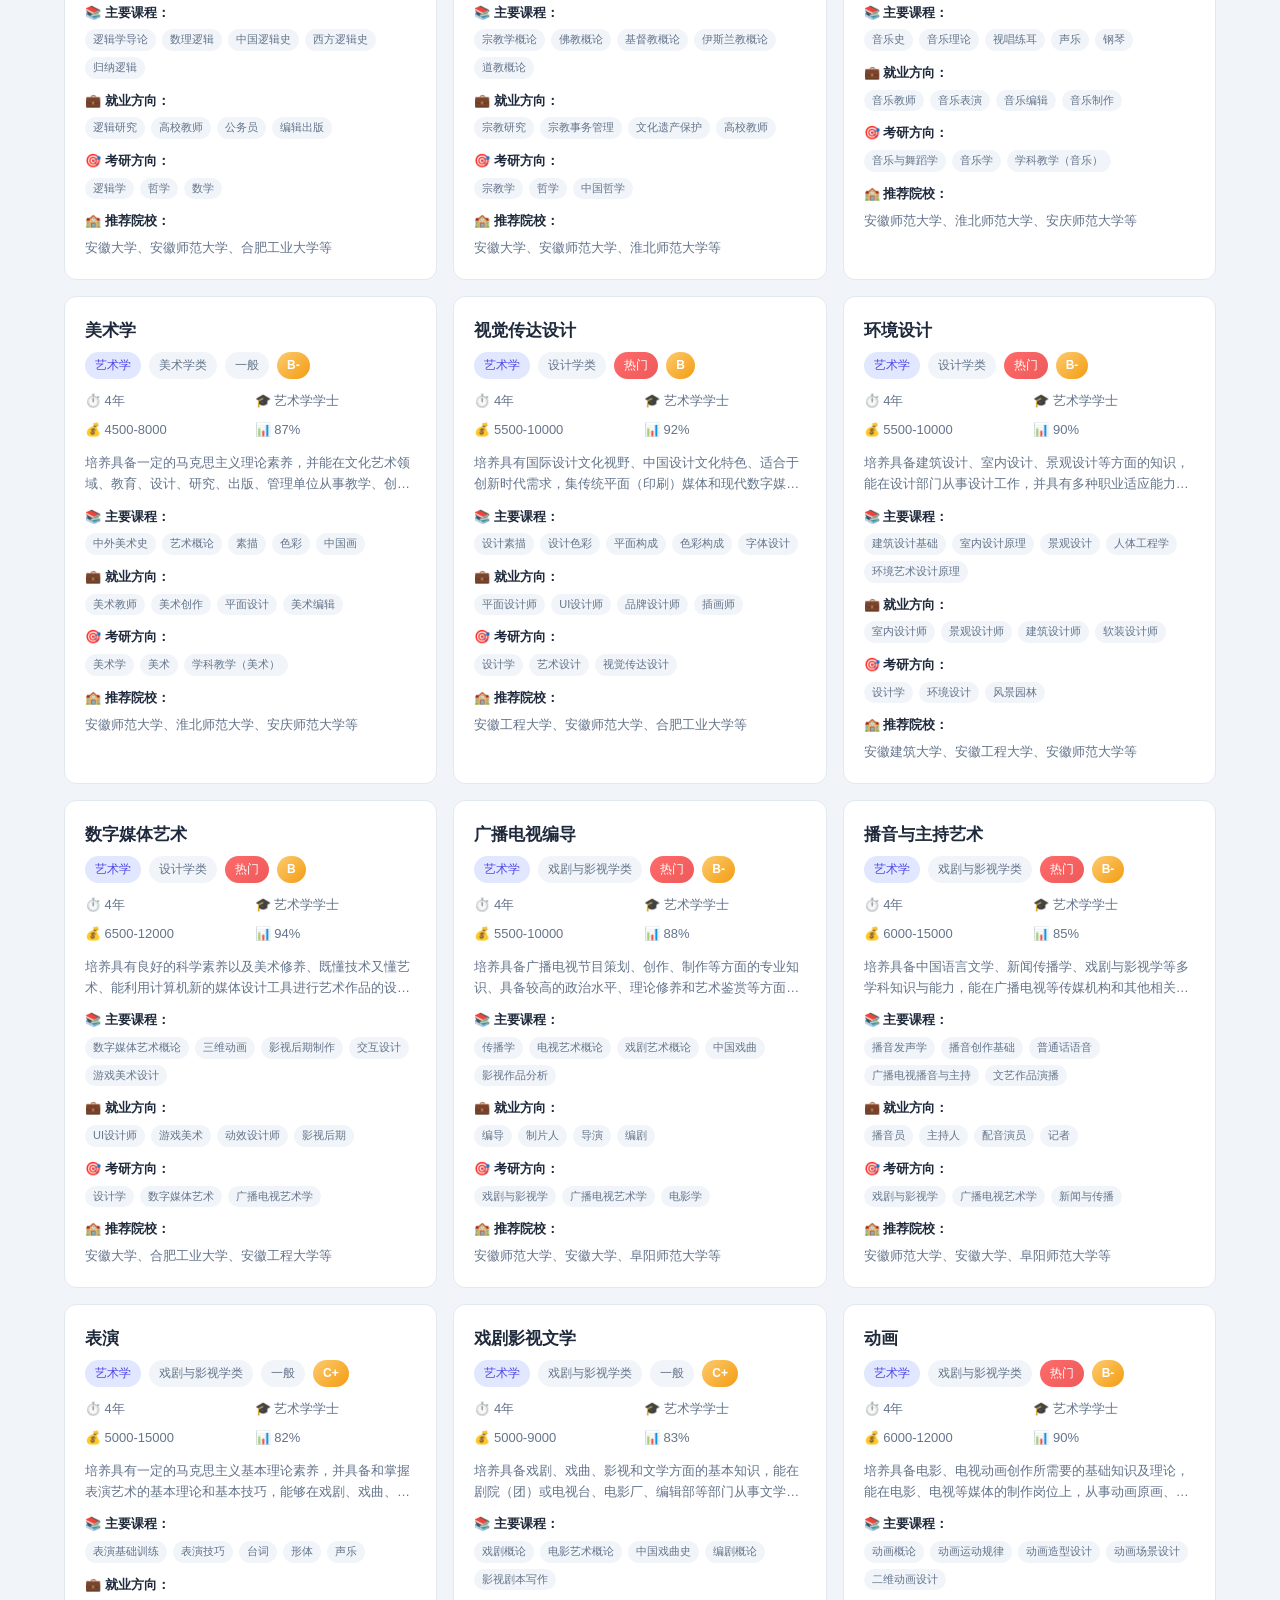
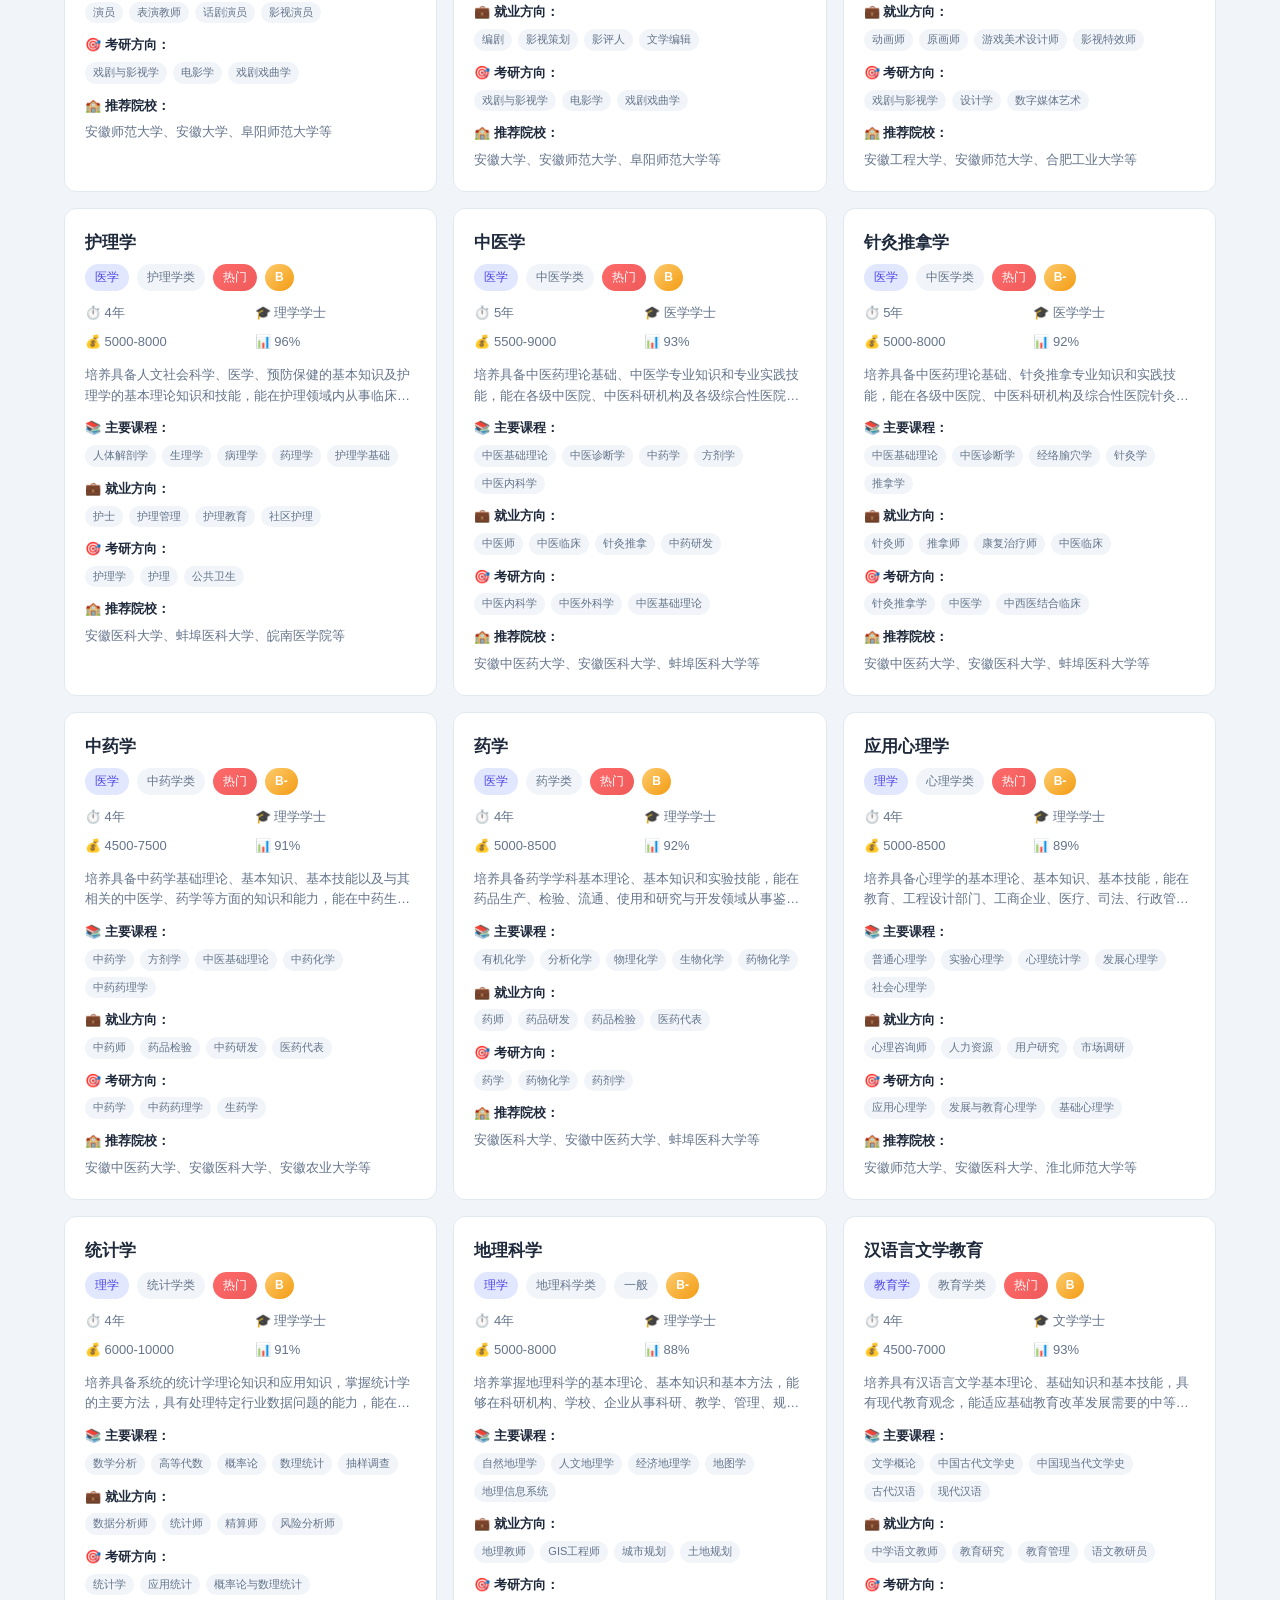
==== commit b07e9f98: "feat: 整合2026年完整招生计划数据，新增招生计划查询页面 主要更新： 1. 新增 admission-plan.html 招生计划查询页面 2. 新增 data/admission-plan-" ====
--- a/major.html
+++ b/major.html
@@ -16,6 +16,7 @@
                 <li><a href="major.html" class="active">专业查询</a></li>
                 <li><a href="score.html">分数线查询</a></li>
                 <li><a href="school.html">院校详情</a></li>
+                <li><a href="admission-plan.html">招生计划</a></li>
             </ul>
         </nav>
     </header>
--- a/css/style.css
+++ b/css/style.css
@@ -9,17 +9,22 @@
     --warning: #f59e0b;
     --danger: #ef4444;
     --bg: #f1f5f9;
+    --bg-primary: #ffffff;
+    --bg-secondary: #f8fafc;
     --bg-gradient: linear-gradient(135deg, #667eea 0%, #764ba2 100%);
     --card-bg: #ffffff;
     --text: #1e293b;
+    --text-primary: #1e293b;
     --text-secondary: #64748b;
     --text-light: #94a3b8;
     --border: #e2e8f0;
+    --border-light: #f1f5f9;
     --shadow-sm: 0 1px 2px 0 rgba(0, 0, 0, 0.05);
     --shadow: 0 4px 6px -1px rgba(0, 0, 0, 0.1), 0 2px 4px -1px rgba(0, 0, 0, 0.06);
     --shadow-md: 0 10px 15px -3px rgba(0, 0, 0, 0.1), 0 4px 6px -2px rgba(0, 0, 0, 0.05);
     --shadow-lg: 0 20px 25px -5px rgba(0, 0, 0, 0.1), 0 10px 10px -5px rgba(0, 0, 0, 0.04);
     --radius: 8px;
+    --radius-sm: 6px;
     --radius-md: 12px;
     --radius-lg: 16px;
     --radius-xl: 20px;
@@ -634,6 +639,59 @@
     display: flex;
     align-items: center;
     gap: 0.25rem;
+}
+
+.major-card .major-desc {
+    margin-top: 0.75rem;
+    font-size: 0.8125rem;
+    color: var(--text-secondary);
+    line-height: 1.6;
+    display: -webkit-box;
+    -webkit-line-clamp: 2;
+    -webkit-box-orient: vertical;
+    overflow: hidden;
+}
+
+.major-card .major-section {
+    margin-top: 0.75rem;
+    font-size: 0.8125rem;
+    color: var(--text-secondary);
+}
+
+.major-card .major-section strong {
+    color: var(--text);
+    display: block;
+    margin-bottom: 0.375rem;
+}
+
+.major-card .tag-list {
+    display: flex;
+    flex-wrap: wrap;
+    gap: 0.375rem;
+}
+
+.tag.hot {
+    background: linear-gradient(135deg, #ff6b6b, #ee5a5a);
+    color: white;
+    border-color: transparent;
+}
+
+.tag.cold {
+    background: linear-gradient(135deg, #74b9ff, #0984e3);
+    color: white;
+    border-color: transparent;
+}
+
+.tag.ranking {
+    background: linear-gradient(135deg, #fdcb6e, #f39c12);
+    color: white;
+    border-color: transparent;
+    font-weight: 600;
+}
+
+.tag.small {
+    font-size: 0.6875rem;
+    padding: 0.125rem 0.5rem;
 }
 
 .filter-bar {
@@ -1000,6 +1058,359 @@
     }
 }
 
+.plan-tabs {
+    display: flex;
+    gap: 0.5rem;
+    flex-wrap: wrap;
+    margin-bottom: 1.5rem;
+}
+
+.plan-tab {
+    padding: 0.625rem 1.25rem;
+    background: var(--bg-secondary);
+    border: 1px solid var(--border);
+    border-radius: var(--radius-md);
+    cursor: pointer;
+    font-weight: 500;
+    color: var(--text-secondary);
+    transition: all 0.2s;
+}
+
+.plan-tab:hover {
+    border-color: var(--primary);
+    color: var(--primary);
+}
+
+.plan-tab.active {
+    background: var(--primary);
+    border-color: var(--primary);
+    color: white;
+}
+
+.plan-stats {
+    display: grid;
+    grid-template-columns: repeat(3, 1fr);
+    gap: 1rem;
+    margin-bottom: 1.5rem;
+}
+
+.stat-card {
+    background: var(--bg-secondary);
+    padding: 1.25rem;
+    border-radius: var(--radius-md);
+    text-align: center;
+    border: 1px solid var(--border);
+}
+
+.stat-label {
+    font-size: 0.875rem;
+    color: var(--text-secondary);
+    margin-bottom: 0.5rem;
+}
+
+.stat-value {
+    font-size: 1.5rem;
+    font-weight: 700;
+    color: var(--primary);
+}
+
+.plan-school-card {
+    background: var(--bg-primary);
+    border: 1px solid var(--border);
+    border-radius: var(--radius-md);
+    margin-bottom: 1.25rem;
+    overflow: hidden;
+}
+
+.plan-school-header {
+    display: flex;
+    justify-content: space-between;
+    align-items: center;
+    padding: 1rem 1.25rem;
+    background: var(--bg-secondary);
+    border-bottom: 1px solid var(--border);
+    flex-wrap: wrap;
+    gap: 0.75rem;
+}
+
+.plan-school-name {
+    font-size: 1.05rem;
+    font-weight: 600;
+    color: var(--text-primary);
+    display: flex;
+    align-items: center;
+    gap: 0.75rem;
+    flex-wrap: wrap;
+}
+
+.school-code {
+    font-weight: 400;
+    color: var(--text-secondary);
+    font-size: 0.875rem;
+}
+
+.plan-type-badge {
+    display: inline-block;
+    padding: 0.125rem 0.625rem;
+    border-radius: var(--radius-sm);
+    font-size: 0.75rem;
+    font-weight: 500;
+    color: white;
+}
+
+.type-national { background: #ef4444; }
+.type-local { background: #10b981; }
+.type-college { background: #8b5cf6; }
+
+.plan-school-total {
+    font-size: 0.875rem;
+    color: var(--primary);
+    font-weight: 600;
+}
+
+.plan-group {
+    padding: 1rem 1.25rem;
+    border-bottom: 1px solid var(--border-light);
+}
+
+.plan-group:last-child {
+    border-bottom: none;
+}
+
+.plan-group-header {
+    display: flex;
+    align-items: center;
+    gap: 1rem;
+    margin-bottom: 0.75rem;
+    flex-wrap: wrap;
+}
+
+.group-no {
+    font-weight: 600;
+    color: var(--primary);
+    font-size: 0.9rem;
+}
+
+.subject-req {
+    background: #ede9fe;
+    color: #6d28d9;
+    padding: 0.125rem 0.625rem;
+    border-radius: var(--radius-sm);
+    font-size: 0.8rem;
+}
+
+.group-major-count {
+    font-size: 0.8rem;
+    color: var(--text-secondary);
+}
+
+.plan-major-table {
+    width: 100%;
+    border-collapse: collapse;
+    font-size: 0.875rem;
+}
+
+.plan-major-table th {
+    background: var(--bg-secondary);
+    padding: 0.625rem 0.75rem;
+    text-align: left;
+    font-weight: 600;
+    color: var(--text-secondary);
+    border-bottom: 1px solid var(--border);
+    font-size: 0.8rem;
+}
+
+.plan-major-table td {
+    padding: 0.625rem 0.75rem;
+    border-bottom: 1px solid var(--border-light);
+    color: var(--text-primary);
+}
+
+.plan-major-table tr:last-child td {
+    border-bottom: none;
+}
+
+.major-name-cell {
+    font-weight: 500;
+}
+
+.plan-count {
+    display: inline-block;
+    background: #ecfdf5;
+    color: #047857;
+    padding: 0.125rem 0.5rem;
+    border-radius: var(--radius-sm);
+    font-weight: 600;
+    min-width: 2rem;
+    text-align: center;
+}
+
+.remark-cell {
+    color: var(--text-secondary);
+    font-size: 0.8rem;
+    max-width: 300px;
+}
+
+.plan-overview-cards {
+    display: grid;
+    grid-template-columns: repeat(4, 1fr);
+    gap: 1rem;
+    margin-bottom: 1rem;
+}
+
+.plan-overview-card {
+    background: var(--bg-primary);
+    border: 1px solid var(--border);
+    border-radius: var(--radius-md);
+    padding: 1.25rem;
+    text-align: center;
+    transition: transform 0.2s, box-shadow 0.2s;
+}
+
+.plan-overview-card:hover {
+    transform: translateY(-2px);
+    box-shadow: var(--shadow);
+}
+
+.plan-overview-icon {
+    font-size: 2rem;
+    margin-bottom: 0.5rem;
+}
+
+.plan-overview-title {
+    font-size: 0.9rem;
+    color: var(--text-secondary);
+    margin-bottom: 0.5rem;
+}
+
+.plan-overview-number {
+    font-size: 1.5rem;
+    font-weight: 700;
+    color: var(--primary);
+    margin-bottom: 0.25rem;
+}
+
+.plan-overview-desc {
+    font-size: 0.8rem;
+    color: var(--text-secondary);
+}
+
+.tips-grid {
+    display: grid;
+    grid-template-columns: repeat(4, 1fr);
+    gap: 1rem;
+}
+
+.tip-card {
+    background: var(--bg-primary);
+    border: 1px solid var(--border);
+    border-radius: var(--radius-md);
+    padding: 1.25rem;
+    transition: transform 0.2s, box-shadow 0.2s;
+}
+
+.tip-card:hover {
+    transform: translateY(-2px);
+    box-shadow: var(--shadow);
+}
+
+.tip-icon {
+    font-size: 1.75rem;
+    margin-bottom: 0.75rem;
+}
+
+.tip-title {
+    font-size: 1rem;
+    font-weight: 600;
+    color: var(--text-primary);
+    margin-bottom: 0.5rem;
+}
+
+.tip-desc {
+    font-size: 0.85rem;
+    color: var(--text-secondary);
+    line-height: 1.6;
+}
+
+.btn {
+    display: inline-block;
+    padding: 0.625rem 1.5rem;
+    border-radius: var(--radius-md);
+    font-weight: 500;
+    text-decoration: none;
+    cursor: pointer;
+    border: none;
+    font-size: 0.9rem;
+    transition: all 0.2s;
+}
+
+.btn-primary {
+    background: var(--primary);
+    color: white;
+}
+
+.btn-primary:hover {
+    background: var(--primary-dark);
+}
+
+.btn-outline {
+    background: transparent;
+    border: 1px solid var(--primary);
+    color: var(--primary);
+}
+
+.btn-outline:hover {
+    background: var(--primary);
+    color: white;
+}
+
+@media (max-width: 768px) {
+    .plan-overview-cards {
+        grid-template-columns: repeat(2, 1fr);
+    }
+
+    .tips-grid {
+        grid-template-columns: repeat(2, 1fr);
+    }
+}
+
+@media (max-width: 480px) {
+    .plan-overview-cards {
+        grid-template-columns: 1fr;
+    }
+
+    .tips-grid {
+        grid-template-columns: 1fr;
+    }
+
+    .plan-stats {
+        grid-template-columns: 1fr;
+    }
+}
+
+@media (max-width: 768px) {
+    .plan-stats {
+        grid-template-columns: 1fr 1fr 1fr;
+    }
+
+    .stat-value {
+        font-size: 1.25rem;
+    }
+
+    .plan-major-table {
+        font-size: 0.75rem;
+    }
+
+    .plan-major-table th,
+    .plan-major-table td {
+        padding: 0.5rem;
+    }
+
+    .remark-cell {
+        max-width: 150px;
+    }
+}
+
 @media (max-width: 480px) {
     .container {
         padding: 0 1rem;
@@ -1024,4 +1435,8 @@
     .section-title {
         font-size: 1.125rem;
     }
-}
+
+    .plan-stats {
+        grid-template-columns: 1fr;
+    }
+}
